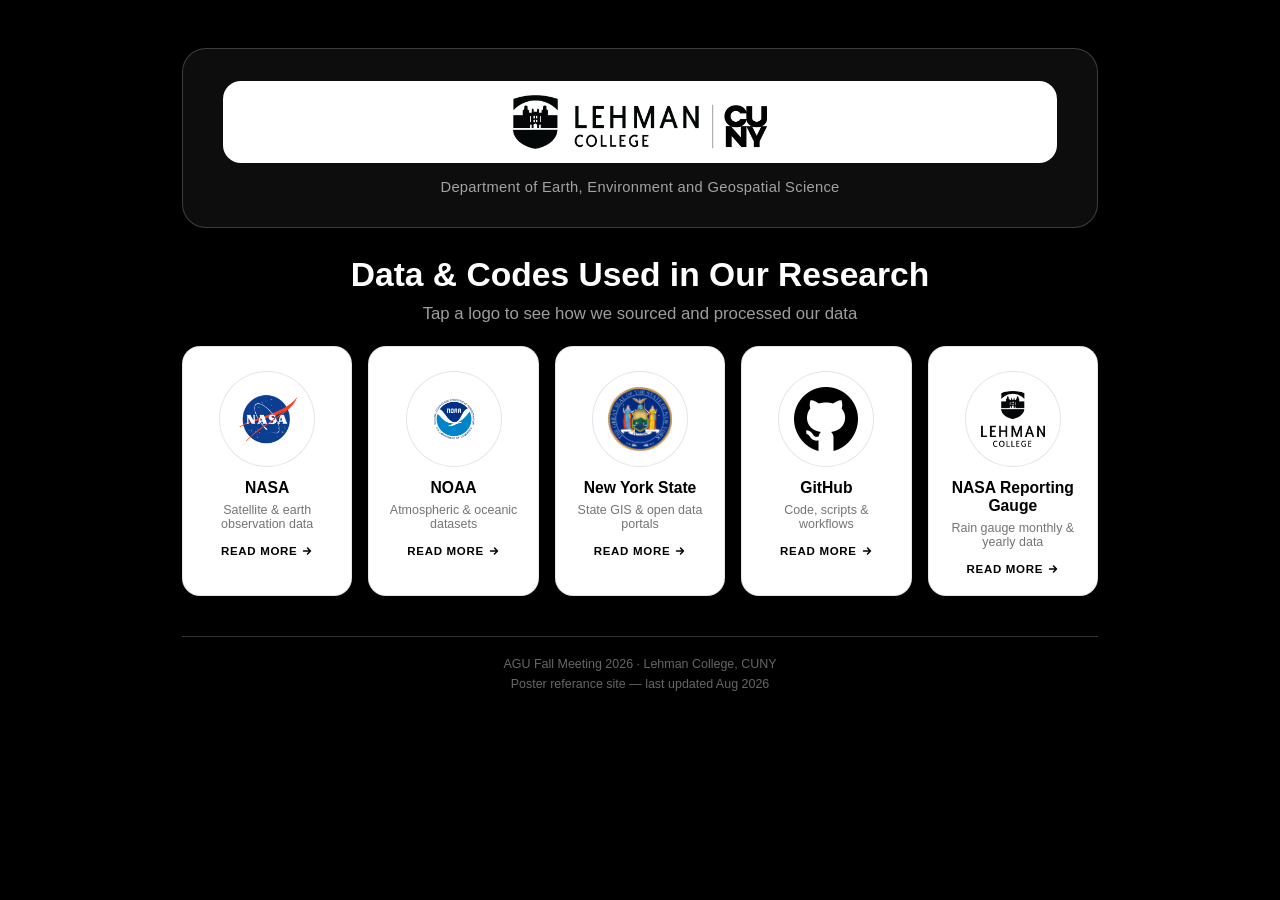
==== index.html @ 1734f857 "NASA_reporting_guage" ====
<!DOCTYPE html>
<html lang="en">
<head>
<meta charset="UTF-8">
<meta name="viewport" content="width=device-width, initial-scale=1, viewport-fit=cover">
<title>Data &amp; Codes Used in Our Research | Lehman College</title>
<meta name="description" content="Sources and data pipelines behind our AGU research poster — NASA, NOAA, New York State, and GitHub.">
<link rel="icon" href="/images/glass.png">
<link rel="stylesheet" href="css/style.css">
</head>
<body>

<div class="wrap">

  <header class="masthead">
    <div class="logo-row">
      <img src="images/Lehman_logo.png" alt="Lehman College, CUNY">
    </div>
    <p class="dept">Department of Earth, Environment and Geospatial Science</p>
  </header>

  <section class="title-band">
    <h1>Data &amp; Codes Used in Our Research</h1>
    <p>Tap a logo to see how we sourced and processed our data</p>
  </section>

  <nav class="logo-grid">

    <a class="logo-card" href="nasa.html">
      <span class="logo-badge"><img src="images/nasa-logo-web-rgb.webp" alt="NASA logo"></span>
      <span class="name">NASA</span>
      <span class="desc">Satellite &amp; earth observation data</span>
      <span class="go">Read more
        <svg viewBox="0 0 24 24" fill="none" stroke="currentColor" stroke-width="3" stroke-linecap="round" stroke-linejoin="round"><path d="M5 12h14M13 6l6 6-6 6"/></svg>
      </span>
    </a>

    <a class="logo-card" href="noaa.html">
      <span class="logo-badge"><img src="images/noaa-emblem-rgb-2022.png" alt="NOAA emblem"></span>
      <span class="name">NOAA</span>
      <span class="desc">Atmospheric &amp; oceanic datasets</span>
      <span class="go">Read more
        <svg viewBox="0 0 24 24" fill="none" stroke="currentColor" stroke-width="3" stroke-linecap="round" stroke-linejoin="round"><path d="M5 12h14M13 6l6 6-6 6"/></svg>
      </span>
    </a>

    <a class="logo-card" href="nys.html">
      <span class="logo-badge"><img src="images/new-york-state-seal.png" alt="Great Seal of the State of New York"></span>
      <span class="name">New York State</span>
      <span class="desc">State GIS &amp; open data portals</span>
      <span class="go">Read more
        <svg viewBox="0 0 24 24" fill="none" stroke="currentColor" stroke-width="3" stroke-linecap="round" stroke-linejoin="round"><path d="M5 12h14M13 6l6 6-6 6"/></svg>
      </span>
    </a>

    <a class="logo-card" href="github.html">
      <span class="logo-badge"><img src="images/github.png" alt="GitHub logo"></span>
      <span class="name">GitHub</span>
      <span class="desc">Code, scripts &amp; workflows</span>
      <span class="go">Read more
        <svg viewBox="0 0 24 24" fill="none" stroke="currentColor" stroke-width="3" stroke-linecap="round" stroke-linejoin="round"><path d="M5 12h14M13 6l6 6-6 6"/></svg>
      </span>
    </a>

    <a class="logo-card" href="nasa-gauge.html">
      <span class="logo-badge"> <img src="/images/LehmanLogo_Black_Vertical.png" alt="Lehman College Logo">
      </span>
      <span class="name">NASA Reporting Gauge</span>
      <span class="desc">Rain gauge monthly &amp; yearly data</span>
      <span class="go">Read more
        <svg viewBox="0 0 24 24" fill="none" stroke="currentColor" stroke-width="3" stroke-linecap="round" stroke-linejoin="round"><path d="M5 12h14M13 6l6 6-6 6"/></svg>
      </span>
    </a>

  </nav>


  <footer class="site-footer">
    AGU Fall Meeting 2026 &middot; Lehman College, CUNY<br>
    Poster referance site &mdash; last updated Aug 2026
  </footer>

</div>

</body>
</html>
---- css/style.css ----
/* ============================================================
   AGU Poster Companion Site — shared styles
   Lehman College / CUNY — Dept. of Earth, Environment & Geospatial Science
   Black & white, minimal.
   ============================================================ */

:root {
  --bg: #000000;
  --fg: #ffffff;
  --dim: rgba(255, 255, 255, 0.62);
  --glass-bg: rgba(255, 255, 255, 0.05);
  --glass-border: rgba(255, 255, 255, 0.2);
  --card-bg: #ffffff;
  --card-fg: #000000;
  --card-dim: rgba(0, 0, 0, 0.55);
  --card-border: rgba(0, 0, 0, 0.1);
  --radius-lg: 24px;
  --radius-md: 18px;
  --radius-sm: 12px;
}

* {
  box-sizing: border-box;
}

html {
  -webkit-text-size-adjust: 100%;
}

body {
  margin: 0;
  font-family: -apple-system, BlinkMacSystemFont, "Segoe UI", Roboto, Helvetica, Arial, sans-serif;
  color: var(--fg);
  background: var(--bg);
  min-height: 100vh;
  -webkit-font-smoothing: antialiased;
}

.wrap {
  max-width: 720px;
  margin: 0 auto;
  padding: 20px 18px 48px;
}

/* ---------- Header / masthead ---------- */

.masthead {
  background: var(--glass-bg);
  border: 1px solid var(--glass-border);
  border-radius: var(--radius-lg);
  padding: 22px 20px;
  text-align: center;
}

.masthead .logo-row {
  display: flex;
  align-items: center;
  justify-content: center;
  gap: 14px;
  background: #ffffff;
  border-radius: var(--radius-md);
  padding: 14px 16px;
}

.masthead .logo-row img {
  height: 42px;
  width: auto;
  display: block;
}

.dept {
  font-size: 0.92rem;
  letter-spacing: 0.02em;
  color: var(--dim);
  margin: 16px 0 0;
}

/* ---------- Title band ---------- */

.title-band {
  margin: 26px 0 22px;
  text-align: center;
}

.title-band h1 {
  font-size: 1.6rem;
  line-height: 1.25;
  margin: 0 0 8px;
  font-weight: 800;
  color: var(--fg);
}

.title-band p {
  margin: 0;
  color: var(--dim);
  font-size: 0.95rem;
}

/* ---------- Logo grid ---------- */

.logo-grid {
  display: flex;
  flex-wrap: wrap;
  justify-content: center;
  gap: 16px;
  margin-top: 22px;
}

.logo-card {
  position: relative;
  display: flex;
  flex-direction: column;
  align-items: center;
  gap: 12px;
  flex: 1 1 calc(50% - 16px);
  min-width: 130px;
  max-width: 220px;
  padding: 24px 16px 20px;
  background: var(--card-bg);
  border-radius: var(--radius-md);
  text-decoration: none;
  color: var(--card-fg);
  border: 1px solid var(--card-border);
  transition: transform 0.2s ease, box-shadow 0.2s ease;
  -webkit-tap-highlight-color: transparent;
}

.logo-card:active {
  transform: scale(0.97);
}

@media (hover: hover) {
  .logo-card:hover {
    transform: translateY(-4px);
    box-shadow: 0 14px 28px rgba(255, 255, 255, 0.12);
  }
}

.logo-badge {
  width: 84px;
  height: 84px;
  border-radius: 50%;
  background: #ffffff;
  display: flex;
  align-items: center;
  justify-content: center;
  border: 1px solid var(--card-border);
  overflow: hidden;
}

.logo-badge img {
  width: 68%;
  height: 68%;
  object-fit: contain;
}

.logo-badge svg {
  width: 44%;
  height: 44%;
  color: #000000;
}

.logo-card .name {
  font-weight: 700;
  font-size: 0.98rem;
  text-align: center;
}

.logo-card .desc {
  font-size: 0.78rem;
  color: var(--card-dim);
  text-align: center;
  margin: -6px 0 2px;
}

.logo-card .go {
  font-size: 0.72rem;
  font-weight: 700;
  letter-spacing: 0.06em;
  text-transform: uppercase;
  color: #000000;
  display: inline-flex;
  align-items: center;
  gap: 4px;
}

.logo-card .go svg {
  width: 12px;
  height: 12px;
  transition: transform 0.2s ease;
}

.logo-card:hover .go svg {
  transform: translateX(3px);
}

/* ---------- Hint / footer ---------- */

.hint {
  text-align: center;
  margin-top: 26px;
  color: var(--dim);
  font-size: 0.85rem;
  font-style: italic;
}

.site-footer {
  text-align: center;
  margin-top: 40px;
  padding-top: 18px;
  border-top: 1px solid var(--glass-border);
  color: rgba(255, 255, 255, 0.4);
  font-size: 0.78rem;
  line-height: 1.6;
}

/* ---------- Desktop optimization ---------- */

@media (min-width: 640px) {
  .wrap {
    max-width: 840px;
    padding: 48px 32px 64px;
  }

  .masthead {
    padding: 32px 40px;
  }

  .masthead .logo-row img {
    height: 54px;
  }

  .title-band h1 {
    font-size: 2.1rem;
  }

  .title-band p {
    font-size: 1.05rem;
  }

  .logo-card {
    flex-basis: calc(33.333% - 16px);
  }

  .logo-badge {
    width: 96px;
    height: 96px;
  }
}

@media (min-width: 900px) {
  .wrap {
    max-width: 980px;
  }

  .logo-card {
    flex-basis: calc(20% - 16px);
  }
}

/* ---------- Stub / blog placeholder pages ---------- */

.stub-card {
  background: var(--glass-bg);
  border: 1px solid var(--glass-border);
  border-radius: var(--radius-lg);
  padding: 40px 24px;
  text-align: center;
  margin-top: 24px;
}

.stub-badge {
  width: 110px;
  height: 110px;
  margin: 0 auto 20px;
  border-radius: 50%;
  background: #ffffff;
  display: flex;
  align-items: center;
  justify-content: center;
  border: 1px solid var(--card-border);
}

.stub-badge img {
  width: 68%;
  height: 68%;
  object-fit: contain;
}

.stub-badge svg {
  width: 44%;
  height: 44%;
  color: #000000;
}

.stub-card h1 {
  font-size: 1.5rem;
  margin: 0 0 10px;
}

.stub-card p {
  color: var(--dim);
  font-size: 0.95rem;
  line-height: 1.6;
  max-width: 480px;
  margin: 0 auto;
}

.back-link {
  display: inline-flex;
  align-items: center;
  gap: 6px;
  margin-top: 24px;
  color: var(--fg);
  text-decoration: none;
  font-weight: 600;
  font-size: 0.9rem;
}

.back-link svg {
  width: 14px;
  height: 14px;
  transform: rotate(180deg);
}

/* ---------- Link list (NASA Reporting Gauge page) ---------- */

.link-list {
  display: flex;
  flex-direction: column;
  gap: 12px;
  max-width: 480px;
  margin: 26px auto 0;
  text-align: left;
}

.link-item {
  display: flex;
  flex-direction: column;
  gap: 4px;
  padding: 16px 18px;
  background: #ffffff;
  color: #000000;
  border-radius: var(--radius-sm);
  text-decoration: none;
  border: 1px solid var(--card-border);
  transition: transform 0.2s ease;
}

.link-item:active {
  transform: scale(0.98);
}

@media (hover: hover) {
  .link-item:hover {
    transform: translateY(-2px);
    box-shadow: 0 10px 22px rgba(255, 255, 255, 0.1);
  }
}

.link-item .link-title {
  font-weight: 700;
  font-size: 0.95rem;
}

.link-item .link-url {
  font-size: 0.78rem;
  color: rgba(0, 0, 0, 0.55);
  word-break: break-word;
}
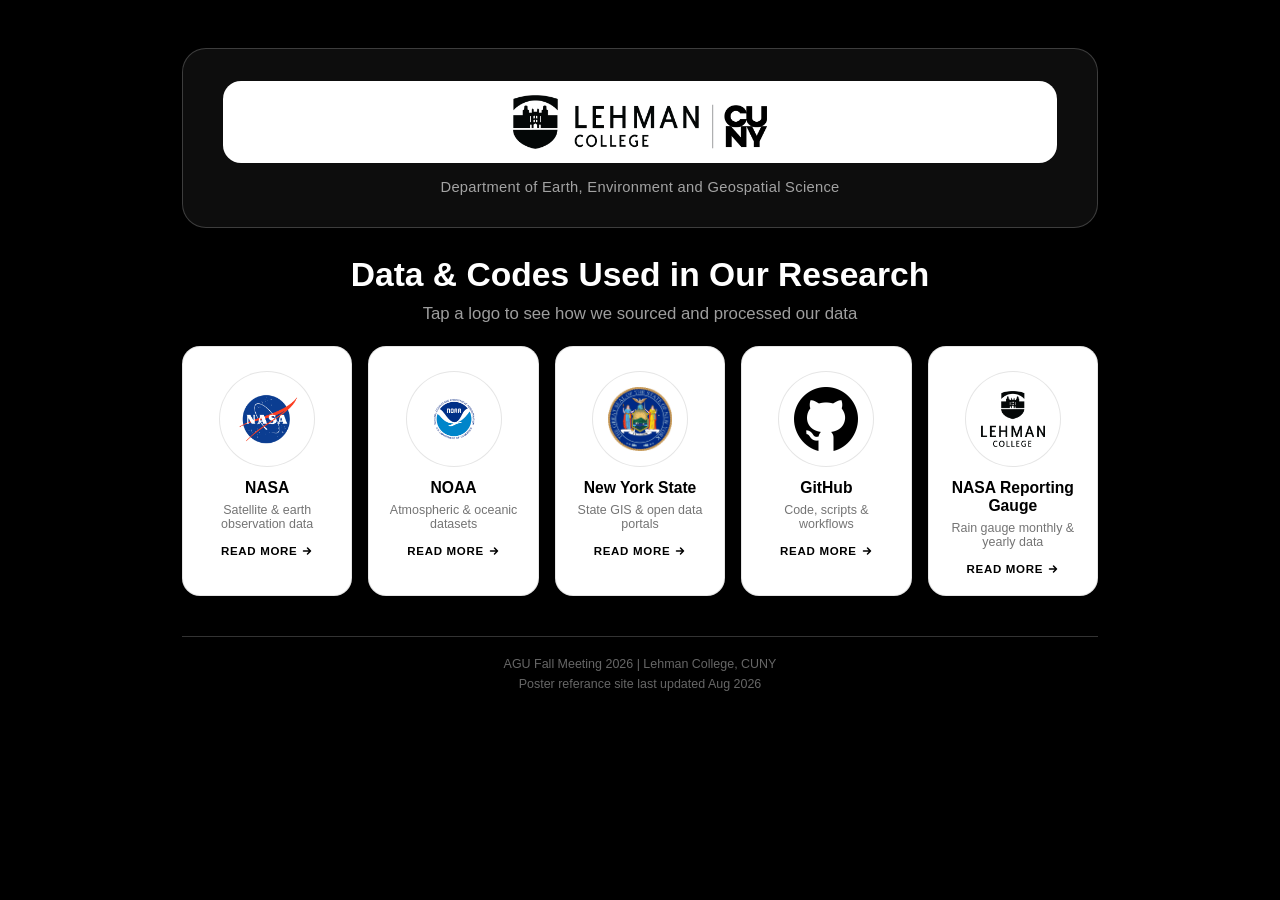
==== commit c09b0c89: "blank" ====
--- a/index.html
+++ b/index.html
@@ -35,7 +35,7 @@
       </span>
     </a>
 
-    <a class="logo-card" href="noaa.html">
+    <a class="logo-card" href="https://imtiazmahmud.com/blog/posts/aws-cli-noaa-mrms-rain-lab-python.html">
       <span class="logo-badge"><img src="images/noaa-emblem-rgb-2022.png" alt="NOAA emblem"></span>
       <span class="name">NOAA</span>
       <span class="desc">Atmospheric &amp; oceanic datasets</span>
@@ -53,7 +53,7 @@
       </span>
     </a>
 
-    <a class="logo-card" href="github.html">
+    <a class="logo-card" href="https://github.com/imtiaz-bronx/GPM_Codes">
       <span class="logo-badge"><img src="images/github.png" alt="GitHub logo"></span>
       <span class="name">GitHub</span>
       <span class="desc">Code, scripts &amp; workflows</span>
@@ -76,8 +76,8 @@
 
 
   <footer class="site-footer">
-    AGU Fall Meeting 2026 &middot; Lehman College, CUNY<br>
-    Poster referance site &mdash; last updated Aug 2026
+    AGU Fall Meeting 2026 | Lehman College, CUNY<br>
+    Poster referance site last updated Aug 2026
   </footer>
 
 </div>
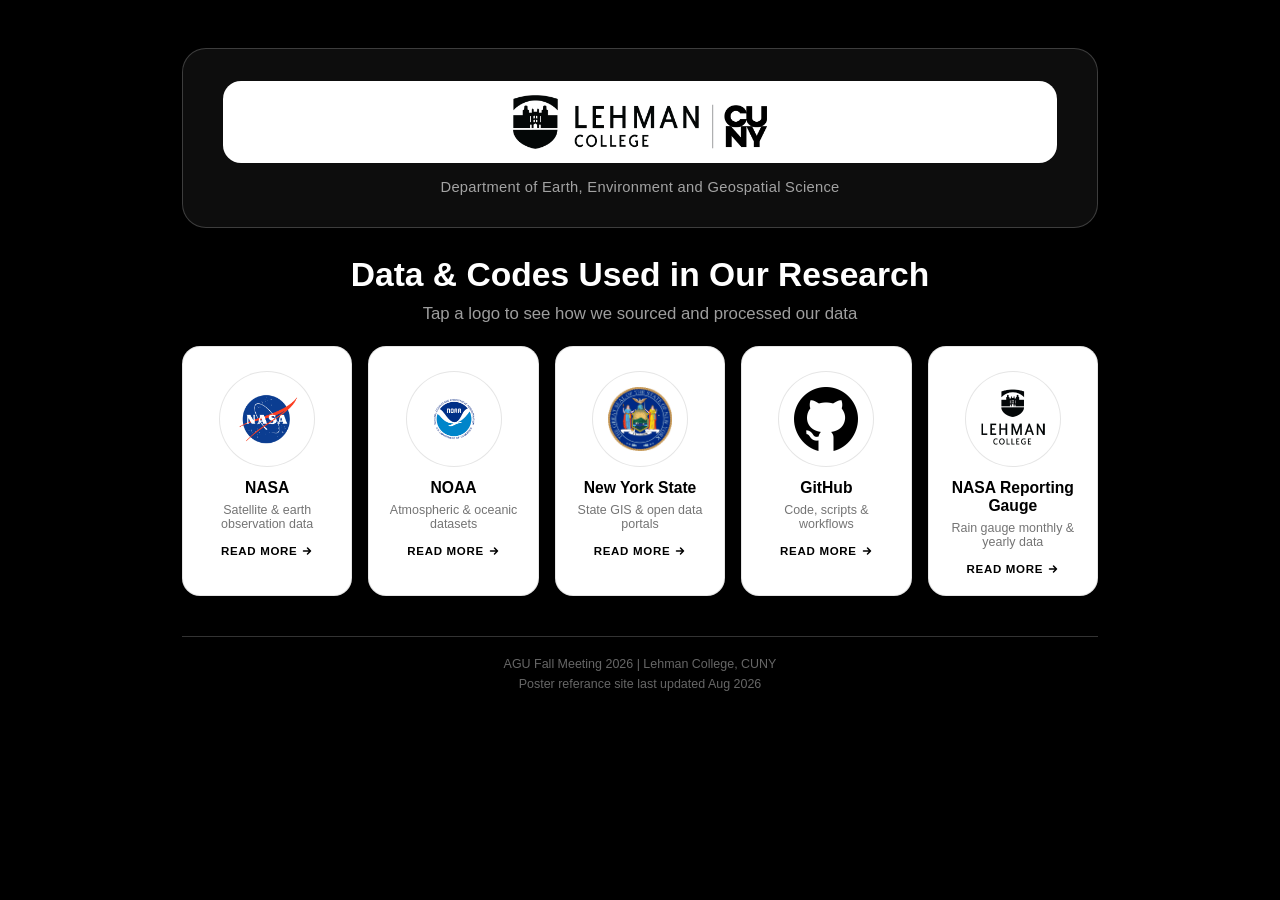
==== commit 719f46aa: "Lehman LOGO" ====
--- a/index.html
+++ b/index.html
@@ -63,8 +63,7 @@
     </a>
 
     <a class="logo-card" href="nasa-gauge.html">
-      <span class="logo-badge"> <img src="/images/LehmanLogo_Black_Vertical.png" alt="Lehman College Logo">
-      </span>
+      <span class="logo-badge"> <img src="/images/LEHMAN_2.jpg" alt="Lehman College Logo"></span>
       <span class="name">NASA Reporting Gauge</span>
       <span class="desc">Rain gauge monthly &amp; yearly data</span>
       <span class="go">Read more
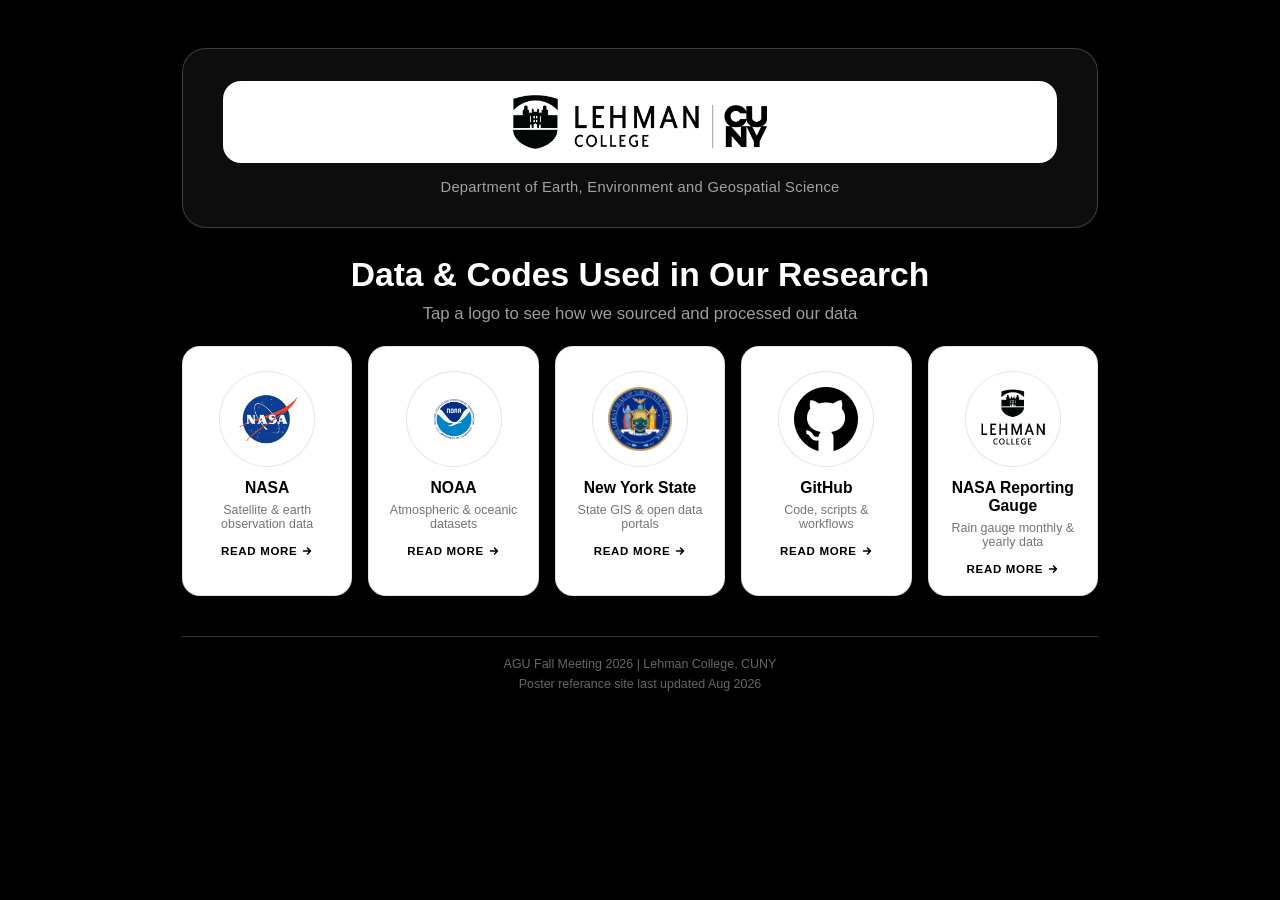
==== commit 1f920e87: "Lehman logo 2" ====
--- a/index.html
+++ b/index.html
@@ -63,7 +63,7 @@
     </a>
 
     <a class="logo-card" href="nasa-gauge.html">
-      <span class="logo-badge"> <img src="/images/LEHMAN_2.jpg" alt="Lehman College Logo"></span>
+      <span class="logo-badge"> <img src="/images/lehman_png.png" alt="Lehman College Logo"></span>
       <span class="name">NASA Reporting Gauge</span>
       <span class="desc">Rain gauge monthly &amp; yearly data</span>
       <span class="go">Read more
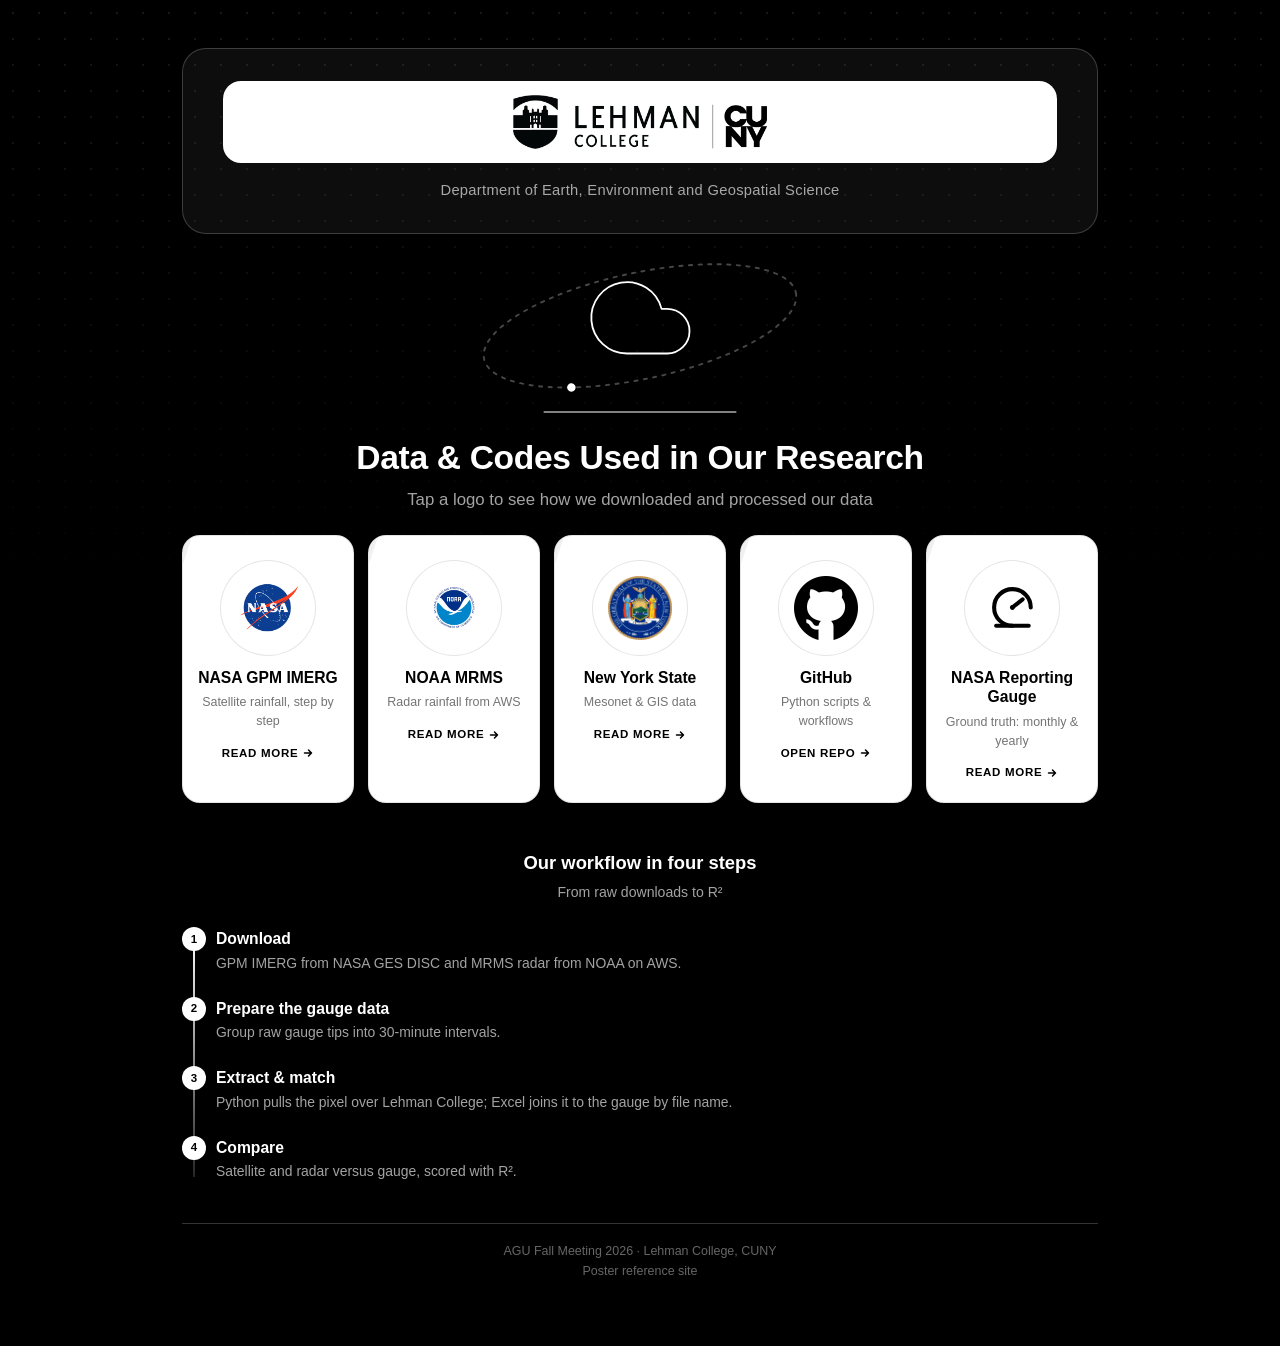
==== commit 23d6bb89: "nov1" ====
--- a/index.html
+++ b/index.html
@@ -3,69 +3,108 @@
 <head>
 <meta charset="UTF-8">
 <meta name="viewport" content="width=device-width, initial-scale=1, viewport-fit=cover">
+<meta name="theme-color" content="#000000">
 <title>Data &amp; Codes Used in Our Research | Lehman College</title>
-<meta name="description" content="Sources and data pipelines behind our AGU research poster — NASA, NOAA, New York State, and GitHub.">
-<link rel="icon" href="/images/glass.png">
+<meta name="description" content="How we downloaded and processed the data behind our AGU poster: NASA GPM IMERG, NOAA MRMS, NASA rain gauges, New York State data, and our code on GitHub.">
+<link rel="icon" href="images/glass.png">
 <link rel="stylesheet" href="css/style.css">
+<script>document.documentElement.classList.add('js');</script>
 </head>
 <body>
 
+<!-- half-second splash -->
+<div id="loader" aria-hidden="true">
+  <svg viewBox="0 0 100 100">
+    <path class="drop" pathLength="120" d="M50 12C50 12 28 40 28 56a22 22 0 0 0 44 0C72 40 50 12 50 12z"/>
+    <ellipse class="ripple" cx="50" cy="86" rx="30" ry="8"/>
+  </svg>
+</div>
+
 <div class="wrap">
 
-  <header class="masthead">
+  <header class="masthead reveal">
     <div class="logo-row">
       <img src="images/Lehman_logo.png" alt="Lehman College, CUNY">
     </div>
     <p class="dept">Department of Earth, Environment and Geospatial Science</p>
   </header>
 
-  <section class="title-band">
+  <div class="hero-art" aria-hidden="true">
+    <svg viewBox="0 0 320 150">
+      <g transform="rotate(-12 160 62)">
+        <ellipse class="stroke orbit" cx="160" cy="62" rx="150" ry="50"/>
+        <circle class="sat" r="4">
+          <animateMotion dur="9s" repeatCount="indefinite" path="M10 62a150 50 0 1 0 300 0a150 50 0 1 0 -300 0"/>
+        </circle>
+      </g>
+      <g transform="translate(110 4) scale(4.2)">
+        <path class="stroke cloud" vector-effect="non-scaling-stroke" d="M18 10h-1.26A8 8 0 1 0 9 20h9a5 5 0 0 0 0-10z"/>
+      </g>
+      <line class="stroke ground" x1="70" y1="143" x2="250" y2="143"/>
+      <g>
+        <line class="rain" style="--d:0"    x1="132" y1="94" x2="129" y2="104"/>
+        <line class="rain" style="--d:0.45" x1="152" y1="94" x2="149" y2="104"/>
+        <line class="rain" style="--d:0.9"  x1="172" y1="94" x2="169" y2="104"/>
+        <line class="rain" style="--d:0.2"  x1="192" y1="94" x2="189" y2="104"/>
+        <line class="rain" style="--d:0.7"  x1="210" y1="94" x2="207" y2="104"/>
+        <ellipse class="splash" style="--d:0"    cx="120" cy="143" rx="9" ry="2.5"/>
+        <ellipse class="splash" style="--d:0.45" cx="140" cy="143" rx="9" ry="2.5"/>
+        <ellipse class="splash" style="--d:0.9"  cx="160" cy="143" rx="9" ry="2.5"/>
+        <ellipse class="splash" style="--d:0.2"  cx="180" cy="143" rx="9" ry="2.5"/>
+        <ellipse class="splash" style="--d:0.7"  cx="198" cy="143" rx="9" ry="2.5"/>
+      </g>
+    </svg>
+  </div>
+
+  <section class="title-band reveal">
     <h1>Data &amp; Codes Used in Our Research</h1>
-    <p>Tap a logo to see how we sourced and processed our data</p>
+    <p>Tap a logo to see how we downloaded and processed our data</p>
   </section>
 
   <nav class="logo-grid">
 
-    <a class="logo-card" href="nasa.html">
+    <a class="logo-card reveal" style="--i:0" href="nasa.html">
       <span class="logo-badge"><img src="images/nasa-logo-web-rgb.webp" alt="NASA logo"></span>
-      <span class="name">NASA</span>
-      <span class="desc">Satellite &amp; earth observation data</span>
+      <span class="name">NASA GPM IMERG</span>
+      <span class="desc">Satellite rainfall, step by step</span>
       <span class="go">Read more
         <svg viewBox="0 0 24 24" fill="none" stroke="currentColor" stroke-width="3" stroke-linecap="round" stroke-linejoin="round"><path d="M5 12h14M13 6l6 6-6 6"/></svg>
       </span>
     </a>
 
-    <a class="logo-card" href="https://imtiazmahmud.com/blog/posts/aws-cli-noaa-mrms-rain-lab-python.html">
+    <a class="logo-card reveal" style="--i:1" href="noaa.html">
       <span class="logo-badge"><img src="images/noaa-emblem-rgb-2022.png" alt="NOAA emblem"></span>
-      <span class="name">NOAA</span>
-      <span class="desc">Atmospheric &amp; oceanic datasets</span>
+      <span class="name">NOAA MRMS</span>
+      <span class="desc">Radar rainfall from AWS</span>
       <span class="go">Read more
         <svg viewBox="0 0 24 24" fill="none" stroke="currentColor" stroke-width="3" stroke-linecap="round" stroke-linejoin="round"><path d="M5 12h14M13 6l6 6-6 6"/></svg>
       </span>
     </a>
 
-    <a class="logo-card" href="nys.html">
+    <a class="logo-card reveal" style="--i:2" href="nys.html">
       <span class="logo-badge"><img src="images/new-york-state-seal.png" alt="Great Seal of the State of New York"></span>
       <span class="name">New York State</span>
-      <span class="desc">State GIS &amp; open data portals</span>
+      <span class="desc">Mesonet &amp; GIS data</span>
       <span class="go">Read more
         <svg viewBox="0 0 24 24" fill="none" stroke="currentColor" stroke-width="3" stroke-linecap="round" stroke-linejoin="round"><path d="M5 12h14M13 6l6 6-6 6"/></svg>
       </span>
     </a>
 
-    <a class="logo-card" href="https://github.com/imtiaz-bronx/GPM_Codes">
+    <a class="logo-card reveal" style="--i:3" href="https://github.com/imtiaz-bronx/GPM_Codes" target="_blank" rel="noopener">
       <span class="logo-badge"><img src="images/github.png" alt="GitHub logo"></span>
       <span class="name">GitHub</span>
-      <span class="desc">Code, scripts &amp; workflows</span>
-      <span class="go">Read more
+      <span class="desc">Python scripts &amp; workflows</span>
+      <span class="go">Open repo
         <svg viewBox="0 0 24 24" fill="none" stroke="currentColor" stroke-width="3" stroke-linecap="round" stroke-linejoin="round"><path d="M5 12h14M13 6l6 6-6 6"/></svg>
       </span>
     </a>
 
-    <a class="logo-card" href="nasa-gauge.html">
-      <span class="logo-badge"> <img src="/images/lehman_png.png" alt="Lehman College Logo"></span>
+    <a class="logo-card reveal" style="--i:4" href="nasa-gauge.html">
+      <span class="logo-badge">
+        <svg viewBox="0 0 24 24" fill="none" stroke="currentColor" stroke-width="2" stroke-linecap="round" stroke-linejoin="round"><path d="M12 21a9 9 0 1 1 9-9"/><g class="gauge-needle"><path d="M12 12l5-4"/></g><circle cx="12" cy="12" r="1.2" fill="currentColor" stroke="none"/><path d="M4 21h16"/></svg>
+      </span>
       <span class="name">NASA Reporting Gauge</span>
-      <span class="desc">Rain gauge monthly &amp; yearly data</span>
+      <span class="desc">Ground truth: monthly &amp; yearly</span>
       <span class="go">Read more
         <svg viewBox="0 0 24 24" fill="none" stroke="currentColor" stroke-width="3" stroke-linecap="round" stroke-linejoin="round"><path d="M5 12h14M13 6l6 6-6 6"/></svg>
       </span>
@@ -73,13 +112,23 @@
 
   </nav>
 
+  <h2 class="section-title reveal">Our workflow in four steps</h2>
+  <p class="section-sub reveal">From raw downloads to R&sup2;</p>
+
+  <ol class="timeline">
+    <li class="reveal" data-n="1"><strong>Download</strong><span>GPM IMERG from NASA GES DISC and MRMS radar from NOAA on AWS.</span></li>
+    <li class="reveal" data-n="2"><strong>Prepare the gauge data</strong><span>Group raw gauge tips into 30-minute intervals.</span></li>
+    <li class="reveal" data-n="3"><strong>Extract &amp; match</strong><span>Python pulls the pixel over Lehman College; Excel joins it to the gauge by file name.</span></li>
+    <li class="reveal" data-n="4"><strong>Compare</strong><span>Satellite and radar versus gauge, scored with R&sup2;.</span></li>
+  </ol>
 
   <footer class="site-footer">
-    AGU Fall Meeting 2026 | Lehman College, CUNY<br>
-    Poster referance site last updated Aug 2026
+    AGU Fall Meeting 2026 &middot; Lehman College, CUNY<br>
+    Poster reference site
   </footer>
 
 </div>
 
+<script src="js/main.js"></script>
 </body>
 </html>
--- a/css/style.css
+++ b/css/style.css
@@ -1,31 +1,28 @@
 /* ============================================================
-   AGU Poster Companion Site — shared styles
+   AGU Poster Companion Site — shared styles (mobile-first)
    Lehman College / CUNY — Dept. of Earth, Environment & Geospatial Science
-   Black & white, minimal.
+   Black & white, minimal, with motion used sparingly.
    ============================================================ */
 
 :root {
-  --bg: #000000;
-  --fg: #ffffff;
-  --dim: rgba(255, 255, 255, 0.62);
+  --bg: #000;
+  --fg: #fff;
+  --dim: rgba(255, 255, 255, 0.64);
+  --faint: rgba(255, 255, 255, 0.4);
   --glass-bg: rgba(255, 255, 255, 0.05);
   --glass-border: rgba(255, 255, 255, 0.2);
-  --card-bg: #ffffff;
-  --card-fg: #000000;
+  --card-bg: #fff;
+  --card-fg: #000;
   --card-dim: rgba(0, 0, 0, 0.55);
   --card-border: rgba(0, 0, 0, 0.1);
   --radius-lg: 24px;
   --radius-md: 18px;
   --radius-sm: 12px;
-}
-
-* {
-  box-sizing: border-box;
-}
-
-html {
-  -webkit-text-size-adjust: 100%;
-}
+  --ease: cubic-bezier(0.22, 1, 0.36, 1);
+}
+
+* { box-sizing: border-box; }
+html { -webkit-text-size-adjust: 100%; scroll-behavior: smooth; }
 
 body {
   margin: 0;
@@ -33,14 +30,83 @@
   color: var(--fg);
   background: var(--bg);
   min-height: 100vh;
+  min-height: 100dvh;
   -webkit-font-smoothing: antialiased;
+  line-height: 1.5;
+}
+
+/* faint dot grid for depth, no color */
+body::before {
+  content: "";
+  position: fixed;
+  inset: 0;
+  z-index: -1;
+  background-image: radial-gradient(rgba(255, 255, 255, 0.09) 1px, transparent 1px);
+  background-size: 26px 26px;
+  mask-image: linear-gradient(180deg, #000 0%, transparent 70%);
+  -webkit-mask-image: linear-gradient(180deg, #000 0%, transparent 70%);
 }
 
 .wrap {
   max-width: 720px;
   margin: 0 auto;
-  padding: 20px 18px 48px;
-}
+  padding: 20px 18px calc(48px + env(safe-area-inset-bottom));
+}
+
+a { color: inherit; }
+
+/* ---------- Loader (index only, ~0.5s) ---------- */
+
+#loader {
+  position: fixed;
+  inset: 0;
+  z-index: 100;
+  background: #000;
+  display: grid;
+  place-items: center;
+  animation: loaderOut 0.3s ease 0.5s forwards;
+}
+
+#loader svg { width: 84px; height: 84px; overflow: visible; }
+
+#loader .drop {
+  fill: none;
+  stroke: #fff;
+  stroke-width: 2.5;
+  stroke-linecap: round;
+  stroke-linejoin: round;
+  stroke-dasharray: 120;
+  stroke-dashoffset: 120;
+  animation: draw 0.45s var(--ease) forwards;
+}
+
+#loader .ripple {
+  fill: none;
+  stroke: #fff;
+  stroke-width: 1.5;
+  opacity: 0;
+  transform-origin: 50px 86px;
+  animation: ripple 0.5s ease-out 0.1s forwards;
+}
+
+@keyframes draw { to { stroke-dashoffset: 0; } }
+@keyframes ripple {
+  0% { opacity: 0.9; transform: scale(0.2); }
+  100% { opacity: 0; transform: scale(1.6); }
+}
+@keyframes loaderOut {
+  to { opacity: 0; visibility: hidden; pointer-events: none; }
+}
+
+/* ---------- Reveal on scroll ---------- */
+
+.js .reveal {
+  opacity: 0;
+  transform: translateY(18px);
+  transition: opacity 0.6s var(--ease), transform 0.6s var(--ease);
+  transition-delay: calc(var(--i, 0) * 70ms);
+}
+.js .reveal.in { opacity: 1; transform: none; }
 
 /* ---------- Header / masthead ---------- */
 
@@ -56,17 +122,12 @@
   display: flex;
   align-items: center;
   justify-content: center;
-  gap: 14px;
-  background: #ffffff;
+  background: #fff;
   border-radius: var(--radius-md);
   padding: 14px 16px;
 }
 
-.masthead .logo-row img {
-  height: 42px;
-  width: auto;
-  display: block;
-}
+.masthead .logo-row img { height: 42px; width: auto; display: block; }
 
 .dept {
   font-size: 0.92rem;
@@ -75,26 +136,52 @@
   margin: 16px 0 0;
 }
 
+/* ---------- Hero animation ---------- */
+
+.hero-art { margin: 26px auto 0; max-width: 340px; }
+.hero-art svg { width: 100%; height: auto; display: block; overflow: visible; }
+
+.hero-art .stroke { fill: none; stroke: #fff; stroke-width: 1.8; stroke-linecap: round; stroke-linejoin: round; }
+.hero-art .cloud { stroke-dasharray: 400; stroke-dashoffset: 400; animation: draw2 1.4s var(--ease) 0.6s forwards; }
+.hero-art .orbit { stroke: rgba(255, 255, 255, 0.28); stroke-dasharray: 3 6; }
+.hero-art .sat { fill: #fff; }
+.hero-art .rain {
+  stroke: #fff;
+  stroke-width: 2;
+  stroke-linecap: round;
+  opacity: 0;
+  animation: fall 1.5s linear infinite;
+  animation-delay: calc(var(--d) * 1s);
+}
+.hero-art .splash {
+  fill: none;
+  stroke: rgba(255, 255, 255, 0.7);
+  stroke-width: 1.2;
+  transform-box: fill-box;
+  transform-origin: center;
+  opacity: 0;
+  animation: splash 1.5s ease-out infinite;
+  animation-delay: calc(var(--d) * 1s + 0.9s);
+}
+.hero-art .ground { stroke: rgba(255, 255, 255, 0.5); }
+
+@keyframes draw2 { to { stroke-dashoffset: 0; } }
+@keyframes fall {
+  0% { opacity: 0; transform: translateY(-8px); }
+  15% { opacity: 1; }
+  60% { opacity: 1; }
+  70%, 100% { opacity: 0; transform: translateY(46px); }
+}
+@keyframes splash {
+  0% { opacity: 0.9; transform: scale(0.2); }
+  40%, 100% { opacity: 0; transform: scale(1.6); }
+}
+
 /* ---------- Title band ---------- */
 
-.title-band {
-  margin: 26px 0 22px;
-  text-align: center;
-}
-
-.title-band h1 {
-  font-size: 1.6rem;
-  line-height: 1.25;
-  margin: 0 0 8px;
-  font-weight: 800;
-  color: var(--fg);
-}
-
-.title-band p {
-  margin: 0;
-  color: var(--dim);
-  font-size: 0.95rem;
-}
+.title-band { margin: 18px 0 22px; text-align: center; }
+.title-band h1 { font-size: 1.6rem; line-height: 1.25; margin: 0 0 8px; font-weight: 800; letter-spacing: -0.01em; }
+.title-band p { margin: 0; color: var(--dim); font-size: 0.95rem; }
 
 /* ---------- Logo grid ---------- */
 
@@ -102,7 +189,7 @@
   display: flex;
   flex-wrap: wrap;
   justify-content: center;
-  gap: 16px;
+  gap: 14px;
   margin-top: 22px;
 }
 
@@ -112,259 +199,298 @@
   flex-direction: column;
   align-items: center;
   gap: 12px;
-  flex: 1 1 calc(50% - 16px);
+  flex: 1 1 calc(50% - 14px);
   min-width: 130px;
   max-width: 220px;
-  padding: 24px 16px 20px;
+  padding: 24px 14px 20px;
   background: var(--card-bg);
   border-radius: var(--radius-md);
   text-decoration: none;
   color: var(--card-fg);
   border: 1px solid var(--card-border);
-  transition: transform 0.2s ease, box-shadow 0.2s ease;
+  transition: transform 0.25s var(--ease), box-shadow 0.25s ease;
   -webkit-tap-highlight-color: transparent;
-}
-
-.logo-card:active {
-  transform: scale(0.97);
-}
+  overflow: hidden;
+}
+
+/* shine sweep on hover/tap */
+.logo-card::after {
+  content: "";
+  position: absolute;
+  top: 0; bottom: 0; left: -60%;
+  width: 40%;
+  background: linear-gradient(100deg, transparent, rgba(0, 0, 0, 0.07), transparent);
+  transform: skewX(-18deg);
+  transition: left 0.6s ease;
+  pointer-events: none;
+}
+.logo-card:active { transform: scale(0.96); }
+.logo-card:active::after { left: 130%; }
 
 @media (hover: hover) {
-  .logo-card:hover {
-    transform: translateY(-4px);
-    box-shadow: 0 14px 28px rgba(255, 255, 255, 0.12);
-  }
+  .logo-card:hover { transform: translateY(-4px); box-shadow: 0 14px 28px rgba(255, 255, 255, 0.14); }
+  .logo-card:hover::after { left: 130%; }
+  .logo-card:hover .logo-badge { transform: scale(1.06) rotate(-2deg); }
 }
 
 .logo-badge {
   width: 84px;
   height: 84px;
   border-radius: 50%;
-  background: #ffffff;
+  background: #fff;
   display: flex;
   align-items: center;
   justify-content: center;
   border: 1px solid var(--card-border);
   overflow: hidden;
-}
-
-.logo-badge img {
-  width: 68%;
-  height: 68%;
-  object-fit: contain;
-}
-
-.logo-badge svg {
-  width: 44%;
-  height: 44%;
-  color: #000000;
-}
-
-.logo-card .name {
-  font-weight: 700;
-  font-size: 0.98rem;
-  text-align: center;
-}
-
-.logo-card .desc {
-  font-size: 0.78rem;
-  color: var(--card-dim);
-  text-align: center;
-  margin: -6px 0 2px;
-}
+  transition: transform 0.35s var(--ease);
+}
+.logo-badge img { width: 68%; height: 68%; object-fit: contain; }
+.logo-badge svg { width: 52%; height: 52%; color: #000; overflow: visible; }
+
+.logo-card .name { font-weight: 700; font-size: 0.98rem; text-align: center; line-height: 1.25; }
+.logo-card .desc { font-size: 0.78rem; color: var(--card-dim); text-align: center; margin: -6px 0 2px; }
 
 .logo-card .go {
   font-size: 0.72rem;
   font-weight: 700;
   letter-spacing: 0.06em;
   text-transform: uppercase;
-  color: #000000;
+  color: #000;
   display: inline-flex;
   align-items: center;
   gap: 4px;
 }
-
-.logo-card .go svg {
-  width: 12px;
-  height: 12px;
-  transition: transform 0.2s ease;
-}
-
-.logo-card:hover .go svg {
-  transform: translateX(3px);
-}
+.logo-card .go svg { width: 12px; height: 12px; transition: transform 0.2s ease; }
+.logo-card:hover .go svg { transform: translateX(3px); }
+
+/* animated gauge needle */
+.gauge-needle { transform-origin: 12px 12px; animation: sweep 3.2s ease-in-out infinite; }
+@keyframes sweep {
+  0%, 100% { transform: rotate(-30deg); }
+  50% { transform: rotate(40deg); }
+}
+
+/* ---------- Workflow timeline (home) ---------- */
+
+.section-title {
+  text-align: center;
+  font-size: 1.15rem;
+  font-weight: 800;
+  margin: 46px 0 6px;
+}
+.section-sub { text-align: center; color: var(--dim); font-size: 0.88rem; margin: 0 0 24px; }
+
+.timeline { position: relative; margin: 0; padding: 0 0 0 34px; list-style: none; }
+.timeline::before {
+  content: "";
+  position: absolute;
+  left: 11px; top: 6px; bottom: 6px;
+  width: 2px;
+  background: linear-gradient(180deg, #fff, rgba(255, 255, 255, 0.15));
+}
+.timeline li { position: relative; padding: 0 0 22px; }
+.timeline li:last-child { padding-bottom: 0; }
+.timeline li::before {
+  content: attr(data-n);
+  position: absolute;
+  left: -34px; top: 0;
+  width: 24px; height: 24px;
+  border-radius: 50%;
+  background: #fff;
+  color: #000;
+  font-size: 0.72rem;
+  font-weight: 800;
+  display: grid;
+  place-items: center;
+}
+.timeline strong { display: block; font-size: 0.98rem; }
+.timeline span { color: var(--dim); font-size: 0.87rem; }
 
 /* ---------- Hint / footer ---------- */
 
-.hint {
-  text-align: center;
-  margin-top: 26px;
-  color: var(--dim);
-  font-size: 0.85rem;
-  font-style: italic;
-}
-
+.hint { text-align: center; margin-top: 26px; color: var(--dim); font-size: 0.85rem; font-style: italic; }
 .site-footer {
   text-align: center;
   margin-top: 40px;
   padding-top: 18px;
   border-top: 1px solid var(--glass-border);
-  color: rgba(255, 255, 255, 0.4);
+  color: var(--faint);
   font-size: 0.78rem;
   line-height: 1.6;
 }
 
-/* ---------- Desktop optimization ---------- */
-
-@media (min-width: 640px) {
-  .wrap {
-    max-width: 840px;
-    padding: 48px 32px 64px;
-  }
-
-  .masthead {
-    padding: 32px 40px;
-  }
-
-  .masthead .logo-row img {
-    height: 54px;
-  }
-
-  .title-band h1 {
-    font-size: 2.1rem;
-  }
-
-  .title-band p {
-    font-size: 1.05rem;
-  }
-
-  .logo-card {
-    flex-basis: calc(33.333% - 16px);
-  }
-
-  .logo-badge {
-    width: 96px;
-    height: 96px;
-  }
-}
-
-@media (min-width: 900px) {
-  .wrap {
-    max-width: 980px;
-  }
-
-  .logo-card {
-    flex-basis: calc(20% - 16px);
-  }
-}
-
-/* ---------- Stub / blog placeholder pages ---------- */
-
-.stub-card {
+/* ============================================================
+   Guide / blog pages
+   ============================================================ */
+
+.topbar {
+  position: sticky;
+  top: 0;
+  z-index: 20;
+  display: flex;
+  align-items: center;
+  justify-content: space-between;
+  gap: 12px;
+  padding: 10px 14px;
+  padding-top: calc(10px + env(safe-area-inset-top));
+  background: rgba(0, 0, 0, 0.82);
+  -webkit-backdrop-filter: blur(10px);
+  backdrop-filter: blur(10px);
+  border-bottom: 1px solid var(--glass-border);
+}
+.topbar .back {
+  display: inline-flex;
+  align-items: center;
+  gap: 6px;
+  text-decoration: none;
+  font-weight: 700;
+  font-size: 0.88rem;
+  padding: 8px 12px;
+  border: 1px solid var(--glass-border);
+  border-radius: 999px;
+}
+.topbar .back svg { width: 14px; height: 14px; transform: rotate(180deg); }
+.topbar img { height: 24px; background: #fff; border-radius: 6px; padding: 3px 6px; }
+.progress { position: absolute; left: 0; bottom: -1px; height: 2px; width: 100%; background: #fff; transform: scaleX(0); transform-origin: 0 0; }
+
+.guide-hero { text-align: center; padding: 30px 0 8px; }
+.guide-hero .stub-badge { margin: 0 auto 18px; }
+.guide-hero h1 { font-size: 1.7rem; line-height: 1.2; margin: 0 0 10px; letter-spacing: -0.01em; }
+.guide-hero p { color: var(--dim); margin: 0 auto; max-width: 520px; font-size: 0.97rem; }
+
+.stub-badge {
+  width: 104px; height: 104px;
+  border-radius: 50%;
+  background: #fff;
+  display: flex; align-items: center; justify-content: center;
+  border: 1px solid var(--card-border);
+  animation: floaty 5s ease-in-out infinite;
+}
+.stub-badge img { width: 68%; height: 68%; object-fit: contain; }
+.stub-badge svg { width: 52%; height: 52%; color: #000; overflow: visible; }
+@keyframes floaty { 0%, 100% { transform: translateY(0); } 50% { transform: translateY(-6px); } }
+
+.chips { display: flex; flex-wrap: wrap; justify-content: center; gap: 8px; margin-top: 18px; }
+.chip {
+  font-size: 0.74rem; font-weight: 700; letter-spacing: 0.04em;
+  padding: 6px 12px; border-radius: 999px;
+  border: 1px solid var(--glass-border); color: var(--dim);
+}
+
+.step {
   background: var(--glass-bg);
   border: 1px solid var(--glass-border);
-  border-radius: var(--radius-lg);
-  padding: 40px 24px;
-  text-align: center;
-  margin-top: 24px;
-}
-
-.stub-badge {
-  width: 110px;
-  height: 110px;
-  margin: 0 auto 20px;
-  border-radius: 50%;
-  background: #ffffff;
-  display: flex;
-  align-items: center;
-  justify-content: center;
-  border: 1px solid var(--card-border);
-}
-
-.stub-badge img {
-  width: 68%;
-  height: 68%;
-  object-fit: contain;
-}
-
-.stub-badge svg {
-  width: 44%;
-  height: 44%;
-  color: #000000;
-}
-
-.stub-card h1 {
-  font-size: 1.5rem;
-  margin: 0 0 10px;
-}
-
-.stub-card p {
-  color: var(--dim);
-  font-size: 0.95rem;
-  line-height: 1.6;
-  max-width: 480px;
-  margin: 0 auto;
-}
-
-.back-link {
-  display: inline-flex;
-  align-items: center;
-  gap: 6px;
-  margin-top: 24px;
-  color: var(--fg);
-  text-decoration: none;
-  font-weight: 600;
-  font-size: 0.9rem;
-}
-
-.back-link svg {
-  width: 14px;
-  height: 14px;
-  transform: rotate(180deg);
-}
-
-/* ---------- Link list (NASA Reporting Gauge page) ---------- */
-
-.link-list {
-  display: flex;
-  flex-direction: column;
-  gap: 12px;
-  max-width: 480px;
-  margin: 26px auto 0;
-  text-align: left;
-}
-
-.link-item {
-  display: flex;
-  flex-direction: column;
-  gap: 4px;
-  padding: 16px 18px;
-  background: #ffffff;
-  color: #000000;
+  border-radius: var(--radius-md);
+  padding: 20px 18px;
+  margin-top: 16px;
+}
+.step h2 { display: flex; align-items: center; gap: 10px; font-size: 1.08rem; margin: 0 0 10px; line-height: 1.3; }
+.step h2 .n {
+  flex: none;
+  width: 28px; height: 28px; border-radius: 50%;
+  background: #fff; color: #000;
+  font-size: 0.8rem; font-weight: 800;
+  display: grid; place-items: center;
+}
+.step p { margin: 0 0 10px; color: rgba(255, 255, 255, 0.85); font-size: 0.93rem; }
+.step p:last-child { margin-bottom: 0; }
+.step ul, .step ol { margin: 0 0 10px; padding-left: 20px; color: rgba(255, 255, 255, 0.85); font-size: 0.93rem; }
+.step li { margin-bottom: 4px; }
+.step a { color: #fff; text-decoration-thickness: 1px; text-underline-offset: 3px; }
+.step code { font-family: ui-monospace, SFMono-Regular, Menlo, Consolas, monospace; font-size: 0.85em; background: rgba(255, 255, 255, 0.12); padding: 1px 6px; border-radius: 6px; word-break: break-word; }
+
+.codebox { position: relative; margin: 10px 0; }
+.codebox pre {
+  margin: 0;
+  padding: 14px 14px;
+  padding-right: 64px;
+  background: #fff;
+  color: #000;
   border-radius: var(--radius-sm);
-  text-decoration: none;
-  border: 1px solid var(--card-border);
-  transition: transform 0.2s ease;
-}
-
-.link-item:active {
-  transform: scale(0.98);
-}
-
-@media (hover: hover) {
-  .link-item:hover {
-    transform: translateY(-2px);
-    box-shadow: 0 10px 22px rgba(255, 255, 255, 0.1);
-  }
-}
-
-.link-item .link-title {
-  font-weight: 700;
-  font-size: 0.95rem;
-}
-
-.link-item .link-url {
+  overflow-x: auto;
+  font-family: ui-monospace, SFMono-Regular, Menlo, Consolas, monospace;
   font-size: 0.78rem;
-  color: rgba(0, 0, 0, 0.55);
-  word-break: break-word;
-}
+  line-height: 1.55;
+  -webkit-overflow-scrolling: touch;
+}
+.codebox .label {
+  position: absolute; top: -9px; left: 12px;
+  background: #000; color: var(--dim);
+  font-size: 0.64rem; letter-spacing: 0.08em; text-transform: uppercase; font-weight: 700;
+  padding: 1px 8px; border: 1px solid var(--glass-border); border-radius: 999px;
+}
+.copy {
+  position: absolute; top: 8px; right: 8px;
+  font: 700 0.68rem/1 inherit;
+  padding: 7px 10px;
+  border: 1px solid rgba(0, 0, 0, 0.25);
+  background: #fff; color: #000;
+  border-radius: 8px;
+  cursor: pointer;
+}
+.copy.done { background: #000; color: #fff; }
+
+.note {
+  margin-top: 12px;
+  padding: 12px 14px;
+  border-left: 3px solid #fff;
+  background: rgba(255, 255, 255, 0.07);
+  border-radius: 0 var(--radius-sm) var(--radius-sm) 0;
+  font-size: 0.87rem;
+  color: rgba(255, 255, 255, 0.85);
+}
+.note strong { color: #fff; }
+
+.btn {
+  display: flex; align-items: center; justify-content: space-between; gap: 10px;
+  margin-top: 12px;
+  padding: 15px 18px;
+  background: #fff; color: #000;
+  border-radius: var(--radius-sm);
+  text-decoration: none !important;
+  font-weight: 700; font-size: 0.93rem;
+  transition: transform 0.2s var(--ease);
+}
+.step a.btn, .step a.btn:visited { color: #000; text-decoration: none; }
+.btn > span { display: block; min-width: 0; }
+.btn small { display: block; font-weight: 500; font-size: 0.74rem; color: var(--card-dim); word-break: break-word; }
+.btn svg { flex: none; width: 18px; height: 18px; }
+.btn:active { transform: scale(0.98); }
+@media (hover: hover) { .btn:hover { transform: translateY(-2px); } }
+
+.tablewrap { overflow-x: auto; margin: 10px 0; }
+table { width: 100%; border-collapse: collapse; font-size: 0.82rem; }
+th, td { text-align: left; padding: 8px 10px; border-bottom: 1px solid var(--glass-border); vertical-align: top; }
+th { color: var(--faint); font-size: 0.7rem; letter-spacing: 0.06em; text-transform: uppercase; }
+
+.pager { display: flex; justify-content: center; margin-top: 34px; }
+.pager .btn { display: inline-flex; padding: 12px 22px; }
+
+/* ---------- Desktop ---------- */
+
+@media (min-width: 640px) {
+  .wrap { max-width: 840px; padding: 48px 32px 64px; }
+  .masthead { padding: 32px 40px; }
+  .masthead .logo-row img { height: 54px; }
+  .title-band h1 { font-size: 2.1rem; }
+  .title-band p { font-size: 1.05rem; }
+  .logo-card { flex-basis: calc(33.333% - 14px); }
+  .logo-badge { width: 96px; height: 96px; }
+  .guide-hero h1 { font-size: 2.2rem; }
+  .step { padding: 26px 28px; }
+  .codebox pre { font-size: 0.84rem; }
+}
+
+@media (min-width: 900px) {
+  .wrap { max-width: 980px; }
+  .logo-card { flex-basis: calc(20% - 14px); }
+  .guide .wrap { max-width: 760px; }
+}
+
+/* ---------- Reduced motion ---------- */
+
+@media (prefers-reduced-motion: reduce) {
+  *, *::before, *::after { animation-duration: 0.01ms !important; animation-iteration-count: 1 !important; transition-duration: 0.01ms !important; }
+  .js .reveal { opacity: 1; transform: none; }
+}
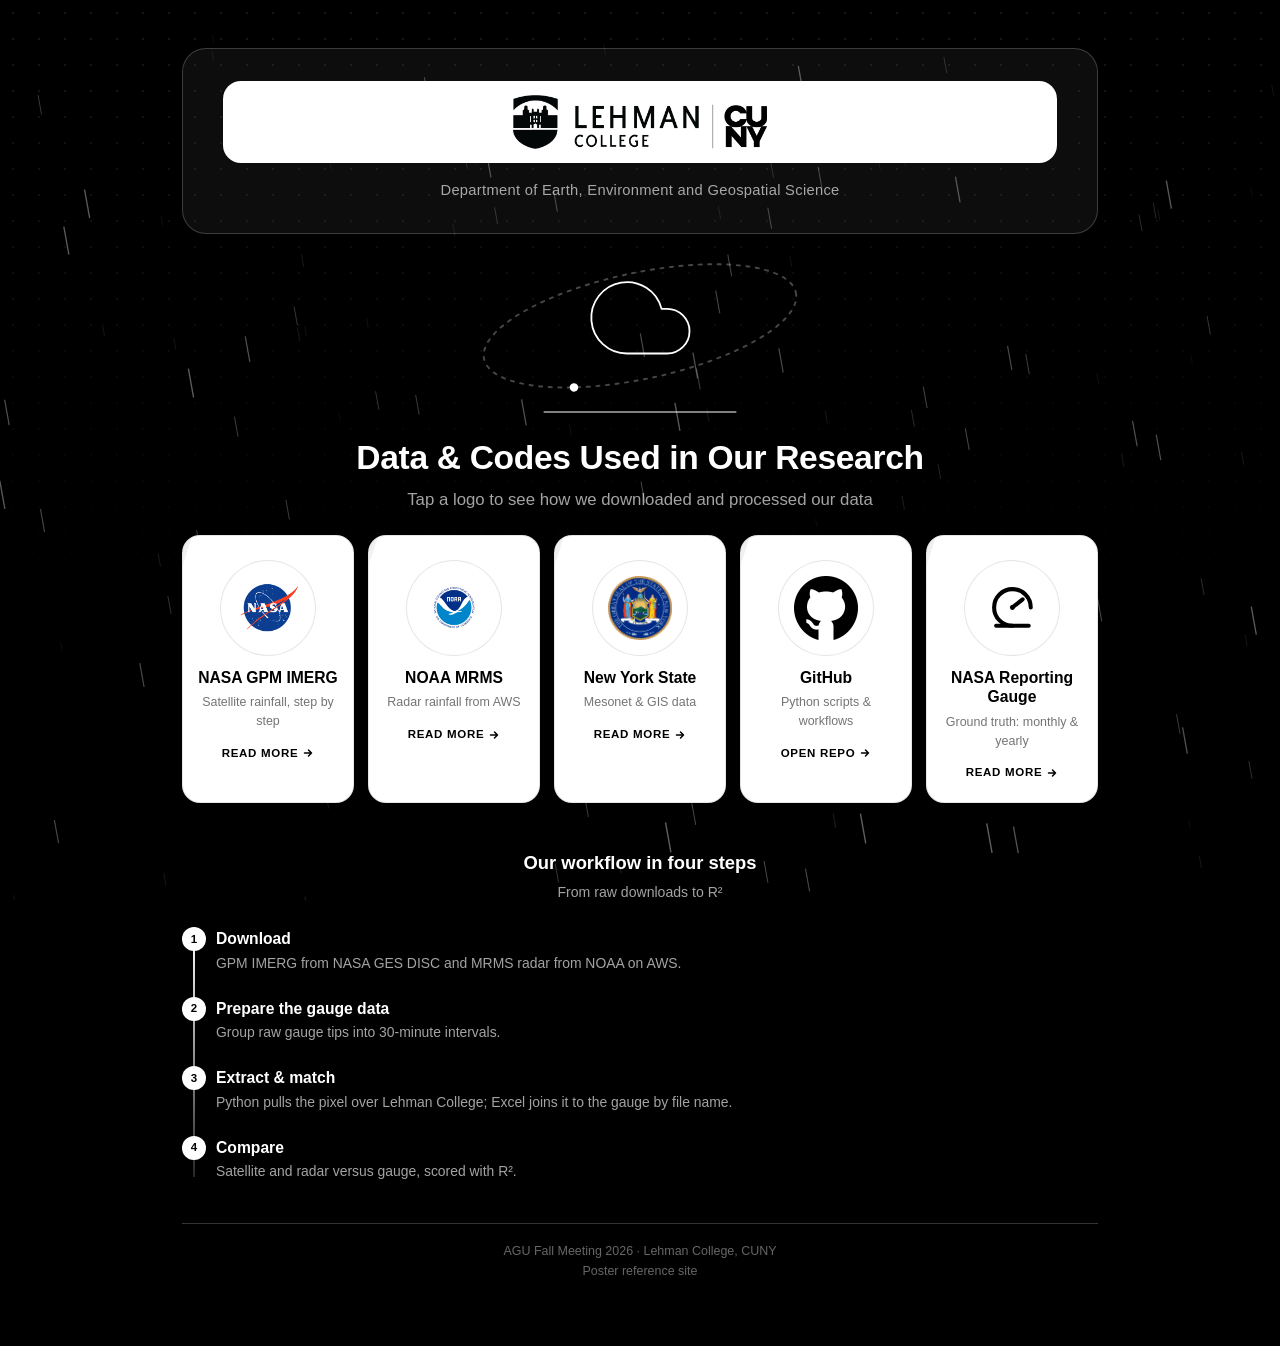
==== commit ddbd9cda: "RainRain" ====
--- a/index.html
+++ b/index.html
@@ -130,5 +130,6 @@
 </div>
 
 <script src="js/main.js"></script>
+<script src="js/rain.js"></script>
 </body>
 </html>
--- a/css/style.css
+++ b/css/style.css
@@ -45,6 +45,15 @@
   background-size: 26px 26px;
   mask-image: linear-gradient(180deg, #000 0%, transparent 70%);
   -webkit-mask-image: linear-gradient(180deg, #000 0%, transparent 70%);
+}
+
+#rain {
+  position: fixed;
+  inset: 0;
+  width: 100%;
+  height: 100%;
+  z-index: -1;
+  pointer-events: none;
 }
 
 .wrap {
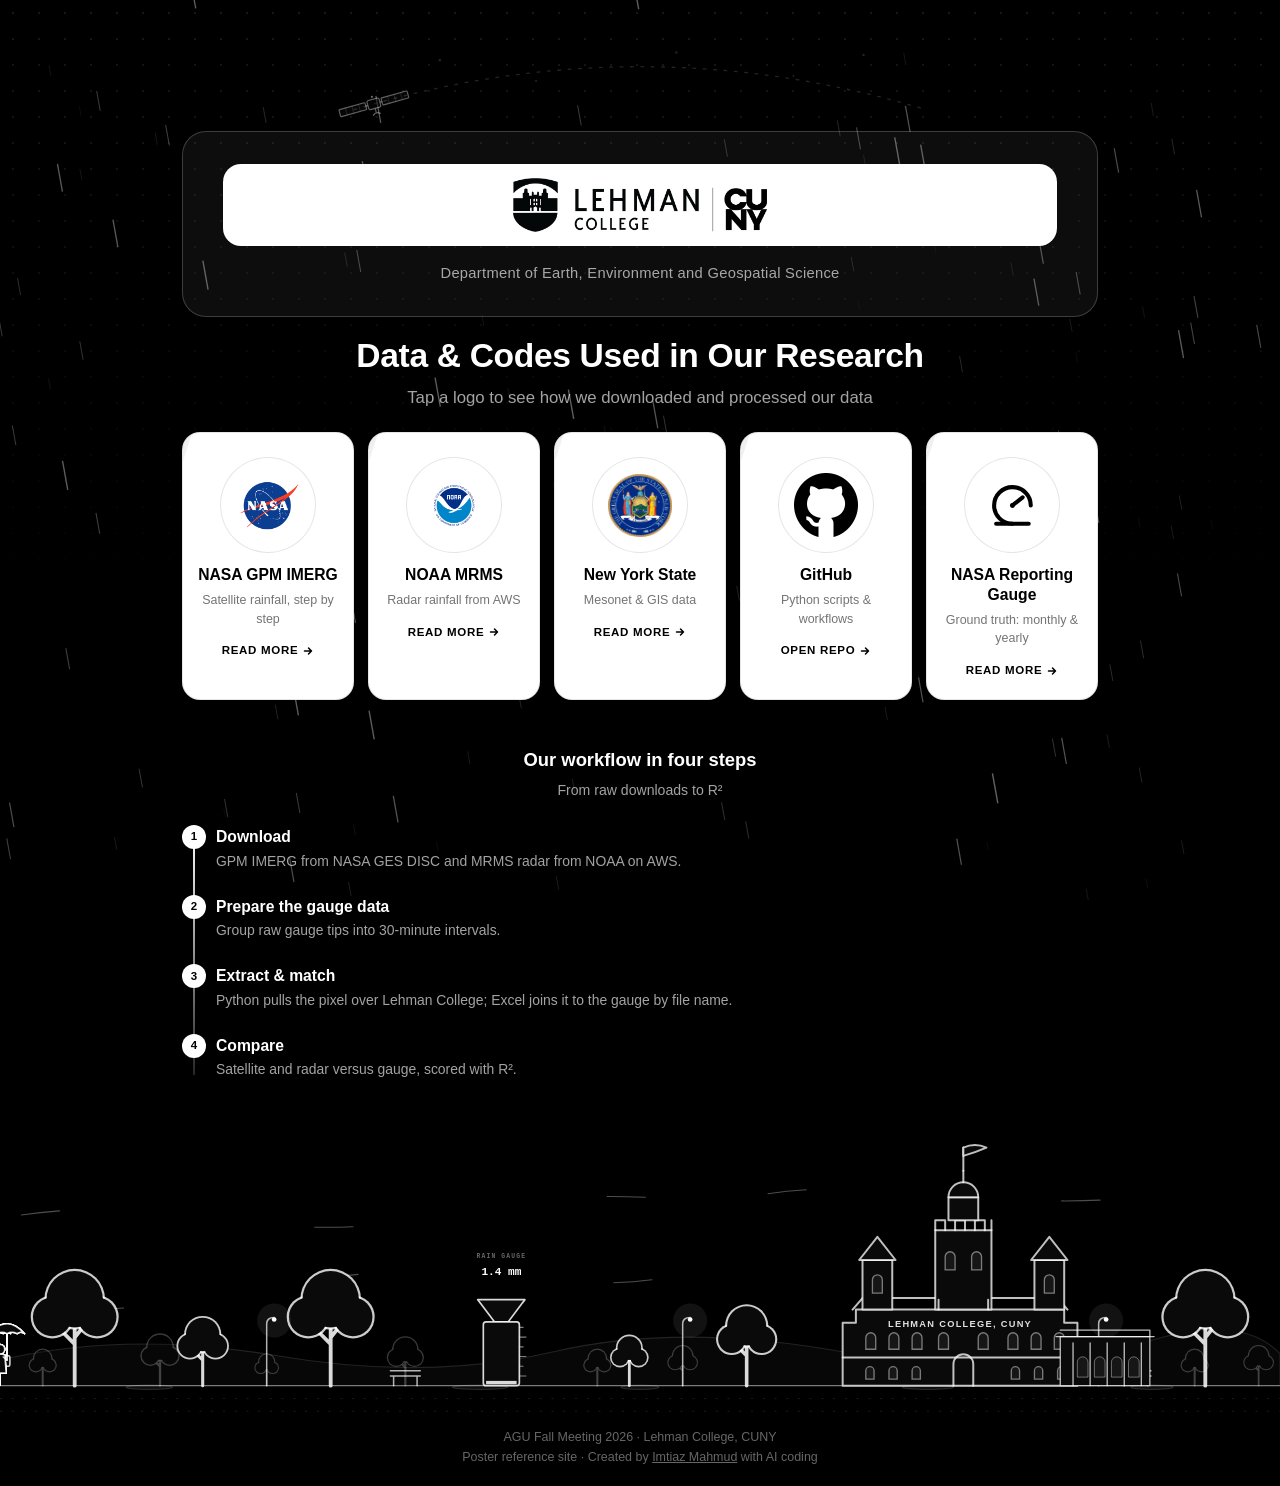
==== commit a786c00d: "animation" ====
--- a/index.html
+++ b/index.html
@@ -10,7 +10,7 @@
 <link rel="stylesheet" href="css/style.css">
 <script>document.documentElement.classList.add('js');</script>
 </head>
-<body>
+<body class="home">
 
 <!-- half-second splash -->
 <div id="loader" aria-hidden="true">
@@ -22,6 +22,31 @@
 
 <div class="wrap">
 
+  <!-- satellite gliding across the top -->
+  <div class="sky" aria-hidden="true">
+    <svg viewBox="0 0 400 64" preserveAspectRatio="xMidYMid meet">
+      <path class="orbit" d="M-20 52Q200 -14 420 52"/>
+      <g class="stars">
+        <circle cx="46" cy="14" r="0.9" style="--d:0s"/><circle cx="120" cy="30" r="0.7" style="--d:1.2s"/>
+        <circle cx="228" cy="8" r="0.9" style="--d:2.1s"/><circle cx="318" cy="26" r="0.7" style="--d:0.6s"/>
+        <circle cx="372" cy="10" r="0.9" style="--d:1.7s"/>
+      </g>
+      <g id="sat">
+        <animateMotion dur="38s" repeatCount="indefinite" rotate="auto" path="M-20 52Q200 -14 420 52"/>
+        <animate attributeName="opacity" values="0;1;1;0" keyTimes="0;0.08;0.92;1" dur="38s" repeatCount="indefinite"/>
+        <g class="satbody">
+          <line x1="-8" y1="0" x2="8" y2="0"/>
+          <rect x="-34" y="-3.5" width="26" height="7" rx="0.8"/>
+          <rect x="8" y="-3.5" width="26" height="7" rx="0.8"/>
+          <path class="grid" d="M-27.5 -3.5V3.5M-21 -3.5V3.5M-14.5 -3.5V3.5M14.5 -3.5V3.5M21 -3.5V3.5M27.5 -3.5V3.5"/>
+          <rect class="core" x="-6" y="-4.5" width="12" height="9" rx="1.6"/>
+          <path d="M0 4.5V8M-3.5 10.5Q0 7.5 3.5 10.5"/>
+          <circle class="blink" cx="0" cy="-7" r="1"/>
+        </g>
+      </g>
+    </svg>
+  </div>
+
   <header class="masthead reveal">
     <div class="logo-row">
       <img src="images/Lehman_logo.png" alt="Lehman College, CUNY">
@@ -29,33 +54,6 @@
     <p class="dept">Department of Earth, Environment and Geospatial Science</p>
   </header>
 
-  <div class="hero-art" aria-hidden="true">
-    <svg viewBox="0 0 320 150">
-      <g transform="rotate(-12 160 62)">
-        <ellipse class="stroke orbit" cx="160" cy="62" rx="150" ry="50"/>
-        <circle class="sat" r="4">
-          <animateMotion dur="9s" repeatCount="indefinite" path="M10 62a150 50 0 1 0 300 0a150 50 0 1 0 -300 0"/>
-        </circle>
-      </g>
-      <g transform="translate(110 4) scale(4.2)">
-        <path class="stroke cloud" vector-effect="non-scaling-stroke" d="M18 10h-1.26A8 8 0 1 0 9 20h9a5 5 0 0 0 0-10z"/>
-      </g>
-      <line class="stroke ground" x1="70" y1="143" x2="250" y2="143"/>
-      <g>
-        <line class="rain" style="--d:0"    x1="132" y1="94" x2="129" y2="104"/>
-        <line class="rain" style="--d:0.45" x1="152" y1="94" x2="149" y2="104"/>
-        <line class="rain" style="--d:0.9"  x1="172" y1="94" x2="169" y2="104"/>
-        <line class="rain" style="--d:0.2"  x1="192" y1="94" x2="189" y2="104"/>
-        <line class="rain" style="--d:0.7"  x1="210" y1="94" x2="207" y2="104"/>
-        <ellipse class="splash" style="--d:0"    cx="120" cy="143" rx="9" ry="2.5"/>
-        <ellipse class="splash" style="--d:0.45" cx="140" cy="143" rx="9" ry="2.5"/>
-        <ellipse class="splash" style="--d:0.9"  cx="160" cy="143" rx="9" ry="2.5"/>
-        <ellipse class="splash" style="--d:0.2"  cx="180" cy="143" rx="9" ry="2.5"/>
-        <ellipse class="splash" style="--d:0.7"  cx="198" cy="143" rx="9" ry="2.5"/>
-      </g>
-    </svg>
-  </div>
-
   <section class="title-band reveal">
     <h1>Data &amp; Codes Used in Our Research</h1>
     <p>Tap a logo to see how we downloaded and processed our data</p>
@@ -122,14 +120,276 @@
     <li class="reveal" data-n="4"><strong>Compare</strong><span>Satellite and radar versus gauge, scored with R&sup2;.</span></li>
   </ol>
 
+  <!-- bottom scene: trees in the wind, rain gauge, Lehman hall -->
+  <div class="scene scene-narrow reveal" aria-hidden="true">
+    <svg viewBox="0 0 400 190" preserveAspectRatio="xMidYMax meet">
+
+      <g class="wind">
+        <path d="M6 70C60 58 92 82 146 68S228 60 270 70" style="--d:0s"/>
+        <path d="M54 104C104 96 134 112 184 102" style="--d:2.4s"/>
+        <path d="M190 46C240 38 282 54 336 44" style="--d:4.2s"/>
+      </g>
+
+      <line class="ground" x1="0" y1="170" x2="400" y2="170"/>
+
+      <!-- trees -->
+      <g transform="translate(46 170)"><g class="sway" style="--s:5.6s;--d:0s">
+        <path class="trunk" d="M0 0V-40M0 -26L-8 -34M0 -30L7 -39"/>
+        <g class="canopy">
+          <g class="o"><circle cx="0" cy="-54" r="19"/><circle cx="-14" cy="-43" r="13.5"/><circle cx="14" cy="-43" r="13.5"/></g>
+          <g class="i"><circle cx="0" cy="-54" r="17.6"/><circle cx="-14" cy="-43" r="12.1"/><circle cx="14" cy="-43" r="12.1"/></g>
+          <path class="vein" d="M-6 -52Q0 -48 6 -54M-16 -42Q-12 -38 -8 -42M8 -41Q13 -37 18 -42"/>
+        </g>
+      </g></g>
+
+      <g transform="translate(102 170)"><g class="sway" style="--s:4.8s;--d:-1.3s">
+        <path class="trunk" d="M0 0V-30M0 -20L-6 -26"/>
+        <g class="canopy">
+          <g class="o"><circle cx="0" cy="-40" r="14.5"/><circle cx="-10" cy="-31" r="10.5"/><circle cx="10" cy="-31" r="10.5"/></g>
+          <g class="i"><circle cx="0" cy="-40" r="13.1"/><circle cx="-10" cy="-31" r="9.1"/><circle cx="10" cy="-31" r="9.1"/></g>
+          <path class="vein" d="M-4 -39Q1 -36 5 -41"/>
+        </g>
+      </g></g>
+
+      <g transform="translate(232 170)"><g class="sway" style="--s:5.2s;--d:-2.4s">
+        <path class="trunk" d="M0 0V-24"/>
+        <g class="canopy">
+          <g class="o"><circle cx="0" cy="-32" r="11.5"/><circle cx="-8" cy="-24" r="8.5"/><circle cx="8" cy="-24" r="8.5"/></g>
+          <g class="i"><circle cx="0" cy="-32" r="10.1"/><circle cx="-8" cy="-24" r="7.1"/><circle cx="8" cy="-24" r="7.1"/></g>
+        </g>
+      </g></g>
+
+      <!-- leaves carried by the wind -->
+      <ellipse class="leaf" cx="58" cy="118" rx="3" ry="1.5" style="--d:0s;--y:-14px"/>
+      <ellipse class="leaf" cx="54" cy="126" rx="2.6" ry="1.3" style="--d:3.4s;--y:8px"/>
+      <ellipse class="leaf" cx="108" cy="130" rx="2.4" ry="1.2" style="--d:6.2s;--y:-6px"/>
+
+      <!-- rain gauge -->
+      <g transform="translate(168 170)">
+        <text class="glabel" x="0" y="-92" text-anchor="middle">RAIN GAUGE</text>
+        <text class="greadout gtext" x="0" y="-80" text-anchor="middle">0.0 mm</text>
+        <line class="drip" style="--d:0s"   x1="-7" y1="-70" x2="-7" y2="-65"/>
+        <line class="drip" style="--d:0.5s" x1="0"  y1="-70" x2="0"  y2="-65"/>
+        <line class="drip" style="--d:0.95s" x1="7" y1="-70" x2="7"  y2="-65"/>
+        <path class="gbody" d="M-17 -62H17L5 -46H-5Z"/>
+        <rect class="gbody" x="-13" y="-46" width="26" height="46" rx="2"/>
+        <rect class="gwater" x="-11" y="-1" width="22" height="0" fill="#fff" opacity="0.85"/>
+        <path class="gtick" d="M13 -7H18M13 -14H16M13 -21H18M13 -28H16M13 -35H18M13 -42H16"/>
+      </g>
+
+      <!-- Lehman College hall -->
+      <g class="hall">
+        <path class="o" d="M254 170V132H262V124H388V132H396V170Z"/>
+        <path class="l" d="M260 124L266 117H384L390 124"/>
+        <rect class="o" x="310" y="76" width="34" height="48"/>
+        <path class="l" d="M310 76V70H316V76M322 76V70H328V76M334 76V70H340V76M344 76V70"/>
+        <rect class="o" x="318" y="56" width="18" height="14"/>
+        <path class="o" d="M318 56A9 9 0 0 1 336 56Z"/>
+        <path class="l" d="M327 47V40"/>
+        <rect class="o" x="266" y="94" width="18" height="30"/>
+        <path class="o" d="M264 94L275 80L286 94Z"/>
+        <rect class="o" x="370" y="94" width="18" height="30"/>
+        <path class="o" d="M368 94L379 80L390 94Z"/>
+        <path class="l" d="M321 170V157A6 6 0 0 1 333 157V170"/>
+        <text class="sign" x="325" y="134.5" text-anchor="middle">LEHMAN COLLEGE, CUNY</text>
+        <path class="win" d="M268 148v-7a3 3 0 0 1 6 0v7z"/>
+        <path class="win glow" style="--d:0s" d="M282 148v-7a3 3 0 0 1 6 0v7z"/>
+        <path class="win" d="M296 148v-7a3 3 0 0 1 6 0v7z"/>
+        <path class="win" d="M312 148v-7a3 3 0 0 1 6 0v7z"/>
+        <path class="win glow" style="--d:2.2s" d="M336 148v-7a3 3 0 0 1 6 0v7z"/>
+        <path class="win" d="M354 148v-7a3 3 0 0 1 6 0v7z"/>
+        <path class="win glow" style="--d:4.1s" d="M368 148v-7a3 3 0 0 1 6 0v7z"/>
+        <path class="win" d="M382 148v-7a3 3 0 0 1 6 0v7z"/>
+        <path class="win glow" style="--d:1.1s" d="M316 100v-8a3 3 0 0 1 6 0v8z"/>
+        <path class="win" d="M332 100v-8a3 3 0 0 1 6 0v8z"/>
+        <path class="win" d="M272 114v-8a3 3 0 0 1 6 0v8z"/>
+        <path class="win" d="M376 114v-8a3 3 0 0 1 6 0v8z"/>
+      </g>
+      <!-- students walking with umbrellas -->
+      <g transform="translate(0 170)"><g class="walker" style="--dur:30s;--delay:0s;--step:0.55s;animation-name:walkR"><g><g class="person">
+        
+        <g class="leg"><path d="M0 -10V-0.5"/></g><g class="leg b"><path d="M0 -10V-0.5"/></g>
+        <path class="coat" d="M-3.6 -23Q0 -24.6 3.6 -23L4.6 -9.5H-4.6Z"/>
+        <g class="arm"><path d="M-1.5 -21.5L-3 -14"/></g>
+        <circle class="head" cx="0" cy="-27.4" r="3.5"/>
+        <path d="M2.4 -21.5L5.2 -19.2"/>
+        <g class="umb"><path d="M5.2 -19.2V-39"/><path class="canopy-u u1" d="M-8 -39Q5.2 -54 18.4 -39Q15.5 -41 12.8 -39Q9 -41 5.2 -39Q1.4 -41 -2.4 -39Q-5.2 -41 -8 -39Z"/></g>
+      </g></g></g></g>
+      <g transform="translate(0 170)"><g class="walker" style="--dur:38s;--delay:-14s;--step:0.7s;animation-name:walkL"><g transform="scale(-1 1)"><g class="person">
+        <rect class="pack" x="-7.4" y="-22.5" width="3.6" height="8" rx="1.2"/>
+        <g class="leg"><path d="M0 -10V-0.5"/></g><g class="leg b"><path d="M0 -10V-0.5"/></g>
+        <path class="coat" d="M-3.6 -23Q0 -24.6 3.6 -23L4.6 -9.5H-4.6Z"/>
+        <g class="arm"><path d="M-1.5 -21.5L-3 -14"/></g>
+        <circle class="head" cx="0" cy="-27.4" r="3.5"/>
+        <path d="M2.4 -21.5L5.2 -19.2"/>
+        <g class="umb"><path d="M5.2 -19.2V-39"/><path class="canopy-u u2" d="M-8 -39Q5.2 -54 18.4 -39Q15.5 -41 12.8 -39Q9 -41 5.2 -39Q1.4 -41 -2.4 -39Q-5.2 -41 -8 -39Z"/></g>
+      </g></g></g></g>
+      <g transform="translate(0 170)"><g class="walker" style="--dur:34s;--delay:-21s;--step:0.62s;animation-name:walkR"><g><g class="person">
+        <rect class="pack" x="-7.4" y="-22.5" width="3.6" height="8" rx="1.2"/>
+        <g class="leg"><path d="M0 -10V-0.5"/></g><g class="leg b"><path d="M0 -10V-0.5"/></g>
+        <path class="coat" d="M-3.6 -23Q0 -24.6 3.6 -23L4.6 -9.5H-4.6Z"/>
+        <g class="arm"><path d="M-1.5 -21.5L-3 -14"/></g>
+        <circle class="head" cx="0" cy="-27.4" r="3.5"/>
+        <path d="M2.4 -21.5L5.2 -19.2"/>
+        <g class="umb"><path d="M5.2 -19.2V-39"/><path class="canopy-u u3" d="M-8 -39Q5.2 -54 18.4 -39Q15.5 -41 12.8 -39Q9 -41 5.2 -39Q1.4 -41 -2.4 -39Q-5.2 -41 -8 -39Z"/></g>
+      </g></g></g></g>
+      <g transform="translate(0 170)"><g class="walker" style="--dur:44s;--delay:-31s;--step:0.8s;animation-name:walkL"><g transform="scale(-1 1)"><g class="person">
+        
+        <g class="leg"><path d="M0 -10V-0.5"/></g><g class="leg b"><path d="M0 -10V-0.5"/></g>
+        <path class="coat" d="M-3.6 -23Q0 -24.6 3.6 -23L4.6 -9.5H-4.6Z"/>
+        <g class="arm"><path d="M-1.5 -21.5L-3 -14"/></g>
+        <circle class="head" cx="0" cy="-27.4" r="3.5"/>
+        <path d="M2.4 -21.5L5.2 -19.2"/>
+        <g class="umb"><path d="M5.2 -19.2V-39"/><path class="canopy-u u1" d="M-8 -39Q5.2 -54 18.4 -39Q15.5 -41 12.8 -39Q9 -41 5.2 -39Q1.4 -41 -2.4 -39Q-5.2 -41 -8 -39Z"/></g>
+      </g></g></g></g>
+    </svg>
+  </div>
+
+  <!-- desktop: wide full-bleed scene -->
+  <div class="scene scene-wide" aria-hidden="true">
+    <svg viewBox="0 0 1200 250" preserveAspectRatio="xMidYMax meet">
+      <g class="wind">
+        <path d="M20 60C150 40 260 92 400 62S640 40 760 64" style="--d:0s"/>
+        <path d="M300 120C420 100 520 140 640 116" style="--d:2.4s"/>
+        <path d="M720 40C840 22 960 66 1120 36" style="--d:4.2s"/>
+        <path d="M80 150C180 138 250 164 340 148" style="--d:5.8s"/>
+      </g>
+      <path class="hills" d="M0 196Q120 168 260 192T520 188T800 190T1060 184T1200 190V220H0Z"/>
+      <g transform="translate(40 220) scale(0.8)" opacity="0.28"><g class="sway" style="--s:6.4s;--d:-0.4s"><path class="trunk" d="M0 0V-24"/><g class="canopy"><g class="o"><circle cx="0" cy="-32" r="11.5"/><circle cx="-8" cy="-24" r="8.5"/><circle cx="8" cy="-24" r="8.5"/></g><g class="i"><circle cx="0" cy="-32" r="10.1"/><circle cx="-8" cy="-24" r="7.1"/><circle cx="8" cy="-24" r="7.1"/></g></g></g></g>
+      <g transform="translate(150 220) scale(0.9)" opacity="0.28"><g class="sway" style="--s:6.4s;--d:-1.7s"><path class="trunk" d="M0 0V-30M0 -20L-6 -26"/><g class="canopy"><g class="o"><circle cx="0" cy="-40" r="14.5"/><circle cx="-10" cy="-31" r="10.5"/><circle cx="10" cy="-31" r="10.5"/></g><g class="i"><circle cx="0" cy="-40" r="13.1"/><circle cx="-10" cy="-31" r="9.1"/><circle cx="10" cy="-31" r="9.1"/></g></g></g></g>
+      <g transform="translate(250 220) scale(0.7)" opacity="0.28"><g class="sway" style="--s:6.4s;--d:-2.8s"><path class="trunk" d="M0 0V-24"/><g class="canopy"><g class="o"><circle cx="0" cy="-32" r="11.5"/><circle cx="-8" cy="-24" r="8.5"/><circle cx="8" cy="-24" r="8.5"/></g><g class="i"><circle cx="0" cy="-32" r="10.1"/><circle cx="-8" cy="-24" r="7.1"/><circle cx="8" cy="-24" r="7.1"/></g></g></g></g>
+      <g transform="translate(380 220) scale(0.85)" opacity="0.28"><g class="sway" style="--s:6.4s;--d:-4.2s"><path class="trunk" d="M0 0V-30M0 -20L-6 -26"/><g class="canopy"><g class="o"><circle cx="0" cy="-40" r="14.5"/><circle cx="-10" cy="-31" r="10.5"/><circle cx="10" cy="-31" r="10.5"/></g><g class="i"><circle cx="0" cy="-40" r="13.1"/><circle cx="-10" cy="-31" r="9.1"/><circle cx="10" cy="-31" r="9.1"/></g></g></g></g>
+      <g transform="translate(560 220) scale(0.8)" opacity="0.28"><g class="sway" style="--s:6.4s;--d:-6.2s"><path class="trunk" d="M0 0V-24"/><g class="canopy"><g class="o"><circle cx="0" cy="-32" r="11.5"/><circle cx="-8" cy="-24" r="8.5"/><circle cx="8" cy="-24" r="8.5"/></g><g class="i"><circle cx="0" cy="-32" r="10.1"/><circle cx="-8" cy="-24" r="7.1"/><circle cx="8" cy="-24" r="7.1"/></g></g></g></g>
+      <g transform="translate(640 220) scale(0.7)" opacity="0.28"><g class="sway" style="--s:6.4s;--d:-7.1s"><path class="trunk" d="M0 0V-30M0 -20L-6 -26"/><g class="canopy"><g class="o"><circle cx="0" cy="-40" r="14.5"/><circle cx="-10" cy="-31" r="10.5"/><circle cx="10" cy="-31" r="10.5"/></g><g class="i"><circle cx="0" cy="-40" r="13.1"/><circle cx="-10" cy="-31" r="9.1"/><circle cx="10" cy="-31" r="9.1"/></g></g></g></g>
+      <g transform="translate(1120 220) scale(0.8)" opacity="0.28"><g class="sway" style="--s:6.4s;--d:-12.4s"><path class="trunk" d="M0 0V-24"/><g class="canopy"><g class="o"><circle cx="0" cy="-32" r="11.5"/><circle cx="-8" cy="-24" r="8.5"/><circle cx="8" cy="-24" r="8.5"/></g><g class="i"><circle cx="0" cy="-32" r="10.1"/><circle cx="-8" cy="-24" r="7.1"/><circle cx="8" cy="-24" r="7.1"/></g></g></g></g>
+      <g transform="translate(1180 220) scale(0.7)" opacity="0.28"><g class="sway" style="--s:6.4s;--d:-13.1s"><path class="trunk" d="M0 0V-30M0 -20L-6 -26"/><g class="canopy"><g class="o"><circle cx="0" cy="-40" r="14.5"/><circle cx="-10" cy="-31" r="10.5"/><circle cx="10" cy="-31" r="10.5"/></g><g class="i"><circle cx="0" cy="-40" r="13.1"/><circle cx="-10" cy="-31" r="9.1"/><circle cx="10" cy="-31" r="9.1"/></g></g></g></g>
+      <line class="ground" x1="0" y1="220" x2="1200" y2="220"/>
+      <path class="soil" d="M0 232H1200M0 244H1200"/>
+      <g transform="translate(70 220) scale(1.5)" opacity="1"><g class="sway" style="--s:5.8s;--d:0s"><path class="trunk" d="M0 0V-40M0 -26L-8 -34M0 -30L7 -39"/><g class="canopy"><g class="o"><circle cx="0" cy="-54" r="19"/><circle cx="-14" cy="-43" r="13.5"/><circle cx="14" cy="-43" r="13.5"/></g><g class="i"><circle cx="0" cy="-54" r="17.6"/><circle cx="-14" cy="-43" r="12.1"/><circle cx="14" cy="-43" r="12.1"/></g></g></g></g>
+      <g transform="translate(190 220) scale(1.2)" opacity="1"><g class="sway" style="--s:4.9s;--d:-1.3s"><path class="trunk" d="M0 0V-30M0 -20L-6 -26"/><g class="canopy"><g class="o"><circle cx="0" cy="-40" r="14.5"/><circle cx="-10" cy="-31" r="10.5"/><circle cx="10" cy="-31" r="10.5"/></g><g class="i"><circle cx="0" cy="-40" r="13.1"/><circle cx="-10" cy="-31" r="9.1"/><circle cx="10" cy="-31" r="9.1"/></g></g></g></g>
+      <g transform="translate(310 220) scale(1.5)" opacity="1"><g class="sway" style="--s:5.5s;--d:-2.1s"><path class="trunk" d="M0 0V-40M0 -26L-8 -34M0 -30L7 -39"/><g class="canopy"><g class="o"><circle cx="0" cy="-54" r="19"/><circle cx="-14" cy="-43" r="13.5"/><circle cx="14" cy="-43" r="13.5"/></g><g class="i"><circle cx="0" cy="-54" r="17.6"/><circle cx="-14" cy="-43" r="12.1"/><circle cx="14" cy="-43" r="12.1"/></g></g></g></g>
+      <g transform="translate(590 220) scale(1.1)" opacity="1"><g class="sway" style="--s:5.2s;--d:-0.7s"><path class="trunk" d="M0 0V-24"/><g class="canopy"><g class="o"><circle cx="0" cy="-32" r="11.5"/><circle cx="-8" cy="-24" r="8.5"/><circle cx="8" cy="-24" r="8.5"/></g><g class="i"><circle cx="0" cy="-32" r="10.1"/><circle cx="-8" cy="-24" r="7.1"/><circle cx="8" cy="-24" r="7.1"/></g></g></g></g>
+      <g transform="translate(700 220) scale(1.4)" opacity="1"><g class="sway" style="--s:5.0s;--d:-3.2s"><path class="trunk" d="M0 0V-30M0 -20L-6 -26"/><g class="canopy"><g class="o"><circle cx="0" cy="-40" r="14.5"/><circle cx="-10" cy="-31" r="10.5"/><circle cx="10" cy="-31" r="10.5"/></g><g class="i"><circle cx="0" cy="-40" r="13.1"/><circle cx="-10" cy="-31" r="9.1"/><circle cx="10" cy="-31" r="9.1"/></g></g></g></g>
+      <g transform="translate(1130 220) scale(1.5)" opacity="1"><g class="sway" style="--s:5.6s;--d:-1.8s"><path class="trunk" d="M0 0V-40M0 -26L-8 -34M0 -30L7 -39"/><g class="canopy"><g class="o"><circle cx="0" cy="-54" r="19"/><circle cx="-14" cy="-43" r="13.5"/><circle cx="14" cy="-43" r="13.5"/></g><g class="i"><circle cx="0" cy="-54" r="17.6"/><circle cx="-14" cy="-43" r="12.1"/><circle cx="14" cy="-43" r="12.1"/></g></g></g></g>
+      <g transform="translate(250 220)"><path class="lamp" d="M0 0V-58M0 -58Q0 -64 7 -64"/><circle class="lampglow" cx="7" cy="-61" r="16"/><circle class="lamphead" cx="7" cy="-62" r="2.2"/></g>
+      <g transform="translate(640 220)"><path class="lamp" d="M0 0V-58M0 -58Q0 -64 7 -64"/><circle class="lampglow" cx="7" cy="-61" r="16"/><circle class="lamphead" cx="7" cy="-62" r="2.2"/></g>
+      <g transform="translate(1030 220)"><path class="lamp" d="M0 0V-58M0 -58Q0 -64 7 -64"/><circle class="lampglow" cx="7" cy="-61" r="16"/><circle class="lamphead" cx="7" cy="-62" r="2.2"/></g>
+      <g transform="translate(380 220)"><path class="lamp" d="M-14 -9H14M-14 -14H14M-11 -9V0M11 -9V0"/></g>
+      <g transform="translate(1065 220)"><path class="lamp" d="M-14 -9H14M-14 -14H14M-11 -9V0M11 -9V0"/></g>
+      <g transform="translate(140 220)"><ellipse class="pud" rx="22" ry="2" cy="1.5"/><ellipse class="ripple" style="--d:0s" rx="8.8" ry="1.2" cy="1.5"/><ellipse class="ripple" style="--d:1.1s" rx="8.8" ry="1.2" cy="1.5"/></g>
+      <g transform="translate(450 220)"><ellipse class="pud" rx="26" ry="2" cy="1.5"/><ellipse class="ripple" style="--d:1.7s" rx="10.4" ry="1.2" cy="1.5"/><ellipse class="ripple" style="--d:2.8s" rx="10.4" ry="1.2" cy="1.5"/></g>
+      <g transform="translate(600 220)"><ellipse class="pud" rx="18" ry="2" cy="1.5"/><ellipse class="ripple" style="--d:0.8s" rx="7.2" ry="1.2" cy="1.5"/><ellipse class="ripple" style="--d:1.9s" rx="7.2" ry="1.2" cy="1.5"/></g>
+      <g transform="translate(870 220)"><ellipse class="pud" rx="24" ry="2" cy="1.5"/><ellipse class="ripple" style="--d:2.3s" rx="9.600000000000001" ry="1.2" cy="1.5"/><ellipse class="ripple" style="--d:3.4s" rx="9.600000000000001" ry="1.2" cy="1.5"/></g>
+      <g transform="translate(1080 220)"><ellipse class="pud" rx="20" ry="2" cy="1.5"/><ellipse class="ripple" style="--d:1.1s" rx="8.0" ry="1.2" cy="1.5"/><ellipse class="ripple" style="--d:2.2s" rx="8.0" ry="1.2" cy="1.5"/></g>
+      <ellipse class="leaf" cx="88" cy="150" rx="3.2" ry="1.6" style="--d:0s;--y:-18px;--dx:260px"/>
+      <ellipse class="leaf" cx="80" cy="165" rx="3.2" ry="1.6" style="--d:3.4s;--y:10px;--dx:260px"/>
+      <ellipse class="leaf" cx="210" cy="150" rx="3.2" ry="1.6" style="--d:6.2s;--y:-8px;--dx:260px"/>
+      <ellipse class="leaf" cx="330" cy="140" rx="3.2" ry="1.6" style="--d:1.8s;--y:-14px;--dx:260px"/>
+      <ellipse class="leaf" cx="720" cy="155" rx="3.2" ry="1.6" style="--d:4.6s;--y:6px;--dx:260px"/>
+      <g transform="translate(470 220) scale(1.3)">
+        <text class="glabel" x="0" y="-92" text-anchor="middle">RAIN GAUGE</text>
+        <text class="greadout gtext" x="0" y="-80" text-anchor="middle">0.0 mm</text>
+        <line class="drip" style="--d:0s"   x1="-7" y1="-70" x2="-7" y2="-65"/>
+        <line class="drip" style="--d:0.5s" x1="0"  y1="-70" x2="0"  y2="-65"/>
+        <line class="drip" style="--d:0.95s" x1="7" y1="-70" x2="7"  y2="-65"/>
+        <path class="gbody" d="M-17 -62H17L5 -46H-5Z"/>
+        <rect class="gbody" x="-13" y="-46" width="26" height="46" rx="2"/>
+        <rect class="gwater" x="-11" y="-1" width="22" height="0" fill="#fff" opacity="0.85"/>
+        <path class="gtick" d="M13 -7H18M13 -14H16M13 -21H18M13 -28H16M13 -35H18M13 -42H16"/>
+      </g>
+      <g transform="translate(790 220) scale(1.55) translate(-254 -170)">
+      <g class="hall">
+        <path class="o" d="M254 170V132H262V124H388V132H396V170Z"/>
+        <path class="l" d="M260 124L266 117H384L390 124"/>
+        <rect class="o" x="310" y="76" width="34" height="48"/>
+        <path class="l" d="M310 76V70H316V76M322 76V70H328V76M334 76V70H340V76M344 76V70"/>
+        <rect class="o" x="318" y="56" width="18" height="14"/>
+        <path class="o" d="M318 56A9 9 0 0 1 336 56Z"/>
+        <path class="l" d="M327 47V40"/>
+        <rect class="o" x="266" y="94" width="18" height="30"/>
+        <path class="o" d="M264 94L275 80L286 94Z"/>
+        <rect class="o" x="370" y="94" width="18" height="30"/>
+        <path class="o" d="M368 94L379 80L390 94Z"/>
+        <path class="l" d="M321 170V157A6 6 0 0 1 333 157V170"/>
+        <text class="sign" x="325" y="134.5" text-anchor="middle">LEHMAN COLLEGE, CUNY</text>
+        <path class="win" d="M268 148v-7a3 3 0 0 1 6 0v7z"/>
+        <path class="win glow" style="--d:0s" d="M282 148v-7a3 3 0 0 1 6 0v7z"/>
+        <path class="win" d="M296 148v-7a3 3 0 0 1 6 0v7z"/>
+        <path class="win" d="M312 148v-7a3 3 0 0 1 6 0v7z"/>
+        <path class="win glow" style="--d:2.2s" d="M336 148v-7a3 3 0 0 1 6 0v7z"/>
+        <path class="win" d="M354 148v-7a3 3 0 0 1 6 0v7z"/>
+        <path class="win glow" style="--d:4.1s" d="M368 148v-7a3 3 0 0 1 6 0v7z"/>
+        <path class="win" d="M382 148v-7a3 3 0 0 1 6 0v7z"/>
+        <path class="win glow" style="--d:1.1s" d="M316 100v-8a3 3 0 0 1 6 0v8z"/>
+        <path class="win" d="M332 100v-8a3 3 0 0 1 6 0v8z"/>
+        <path class="win" d="M272 114v-8a3 3 0 0 1 6 0v8z"/>
+        <path class="win" d="M376 114v-8a3 3 0 0 1 6 0v8z"/>
+        <path class="l" d="M254 153H396"/>
+        <path class="win" d="M268 166v-5a2.5 2.5 0 0 1 5 0v5z"/><path class="win" d="M282 166v-5a2.5 2.5 0 0 1 5 0v5z"/><path class="win" d="M296 166v-5a2.5 2.5 0 0 1 5 0v5z"/>
+        <path class="win" d="M356 166v-5a2.5 2.5 0 0 1 5 0v5z"/><path class="win" d="M370 166v-5a2.5 2.5 0 0 1 5 0v5z"/><path class="win" d="M384 166v-5a2.5 2.5 0 0 1 5 0v5z"/>
+        <path class="l" d="M327 40V26"/><g class="flag"><path class="o" d="M327 26Q334 23 341 26Q334 29 327 31Z"/></g>
+        <path class="l" d="M312 124V118M342 124V118"/>
+      </g>
+      </g>
+      <g class="hall" transform="translate(1000 220)">
+        <path class="o" d="M-6 0V-46H78V0Z"/><path class="l" d="M-10 -46H82M-6 -52H78V-46"/>
+        <path class="l" d="M6 0V-40M22 0V-40M38 0V-40M54 0V-40M70 0V-40"/>
+        <path class="win glow" style="--d:1.6s" d="M10 -8v-14a5 5 0 0 1 10 0v14z"/><path class="win" d="M26 -8v-14a5 5 0 0 1 10 0v14z"/><path class="win glow" style="--d:3.3s" d="M42 -8v-14a5 5 0 0 1 10 0v14z"/><path class="win" d="M58 -8v-14a5 5 0 0 1 10 0v14z"/>
+      </g>
+      <g transform="translate(0 220)"><g class="walker" style="--dur:76s;--delay:0s;--step:0.58s;animation-name:walkRW"><g transform="scale(1.25 1.25)"><g class="person">
+        <g class="leg"><path d="M0 -10V-0.5"/></g><g class="leg b"><path d="M0 -10V-0.5"/></g>
+        <path class="coat" d="M-3.6 -23Q0 -24.6 3.6 -23L4.6 -9.5H-4.6Z"/><g class="arm"><path d="M-1.5 -21.5L-3 -14"/></g>
+        <circle class="head" cx="0" cy="-27.4" r="3.5"/><path d="M2.4 -21.5L5.2 -19.2"/>
+        <g class="umb"><path d="M5.2 -19.2V-39"/><path class="canopy-u u1" d="M-8 -39Q5.2 -54 18.4 -39Q15.5 -41 12.8 -39Q9 -41 5.2 -39Q1.4 -41 -2.4 -39Q-5.2 -41 -8 -39Z"/></g>
+      </g></g></g></g>
+      <g transform="translate(0 220)"><g class="walker" style="--dur:76s;--delay:-1.2s;--step:0.58s;animation-name:walkRW"><g transform="scale(1.25 1.25)"><g class="person">
+        <rect class="pack" x="-7.4" y="-22.5" width="3.6" height="8" rx="1.2"/><g class="leg"><path d="M0 -10V-0.5"/></g><g class="leg b"><path d="M0 -10V-0.5"/></g>
+        <path class="coat" d="M-3.6 -23Q0 -24.6 3.6 -23L4.6 -9.5H-4.6Z"/><g class="arm"><path d="M-1.5 -21.5L-3 -14"/></g>
+        <circle class="head" cx="0" cy="-27.4" r="3.5"/><path d="M2.4 -21.5L5.2 -19.2"/>
+        <g class="umb"><path d="M5.2 -19.2V-39"/><path class="canopy-u u2" d="M-8 -39Q5.2 -54 18.4 -39Q15.5 -41 12.8 -39Q9 -41 5.2 -39Q1.4 -41 -2.4 -39Q-5.2 -41 -8 -39Z"/></g>
+      </g></g></g></g>
+      <g transform="translate(0 220)"><g class="walker" style="--dur:92s;--delay:-30s;--step:0.72s;animation-name:walkLW"><g transform="scale(-1.25 1.25)"><g class="person">
+        <rect class="pack" x="-7.4" y="-22.5" width="3.6" height="8" rx="1.2"/><g class="leg"><path d="M0 -10V-0.5"/></g><g class="leg b"><path d="M0 -10V-0.5"/></g>
+        <path class="coat" d="M-3.6 -23Q0 -24.6 3.6 -23L4.6 -9.5H-4.6Z"/><g class="arm"><path d="M-1.5 -21.5L-3 -14"/></g>
+        <circle class="head" cx="0" cy="-27.4" r="3.5"/><path d="M2.4 -21.5L5.2 -19.2"/>
+        <g class="umb"><path d="M5.2 -19.2V-39"/><path class="canopy-u u3" d="M-8 -39Q5.2 -54 18.4 -39Q15.5 -41 12.8 -39Q9 -41 5.2 -39Q1.4 -41 -2.4 -39Q-5.2 -41 -8 -39Z"/></g>
+      </g></g></g></g>
+      <g transform="translate(0 220)"><g class="walker" style="--dur:84s;--delay:-46s;--step:0.64s;animation-name:walkRW"><g transform="scale(1.25 1.25)"><g class="person">
+        <rect class="pack" x="-7.4" y="-22.5" width="3.6" height="8" rx="1.2"/><g class="leg"><path d="M0 -10V-0.5"/></g><g class="leg b"><path d="M0 -10V-0.5"/></g>
+        <path class="coat" d="M-3.6 -23Q0 -24.6 3.6 -23L4.6 -9.5H-4.6Z"/><g class="arm"><path d="M-1.5 -21.5L-3 -14"/></g>
+        <circle class="head" cx="0" cy="-27.4" r="3.5"/><path d="M2.4 -21.5L5.2 -19.2"/>
+        <g class="umb"><path d="M5.2 -19.2V-39"/><path class="canopy-u u1" d="M-8 -39Q5.2 -54 18.4 -39Q15.5 -41 12.8 -39Q9 -41 5.2 -39Q1.4 -41 -2.4 -39Q-5.2 -41 -8 -39Z"/></g>
+      </g></g></g></g>
+      <g transform="translate(0 220)"><g class="walker" style="--dur:100s;--delay:-70s;--step:0.78s;animation-name:walkLW"><g transform="scale(-1.25 1.25)"><g class="person">
+        <g class="leg"><path d="M0 -10V-0.5"/></g><g class="leg b"><path d="M0 -10V-0.5"/></g>
+        <path class="coat" d="M-3.6 -23Q0 -24.6 3.6 -23L4.6 -9.5H-4.6Z"/><g class="arm"><path d="M-1.5 -21.5L-3 -14"/></g>
+        <circle class="head" cx="0" cy="-27.4" r="3.5"/><path d="M2.4 -21.5L5.2 -19.2"/>
+        <g class="umb"><path d="M5.2 -19.2V-39"/><path class="canopy-u u1" d="M-8 -39Q5.2 -54 18.4 -39Q15.5 -41 12.8 -39Q9 -41 5.2 -39Q1.4 -41 -2.4 -39Q-5.2 -41 -8 -39Z"/></g>
+      </g></g></g></g>
+      <g transform="translate(0 220)"><g class="walker" style="--dur:100s;--delay:-71.4s;--step:0.78s;animation-name:walkLW"><g transform="scale(-1.25 1.25)"><g class="person">
+        <g class="leg"><path d="M0 -10V-0.5"/></g><g class="leg b"><path d="M0 -10V-0.5"/></g>
+        <path class="coat" d="M-3.6 -23Q0 -24.6 3.6 -23L4.6 -9.5H-4.6Z"/><g class="arm"><path d="M-1.5 -21.5L-3 -14"/></g>
+        <circle class="head" cx="0" cy="-27.4" r="3.5"/><path d="M2.4 -21.5L5.2 -19.2"/>
+        <g class="umb"><path d="M5.2 -19.2V-39"/><path class="canopy-u u2" d="M-8 -39Q5.2 -54 18.4 -39Q15.5 -41 12.8 -39Q9 -41 5.2 -39Q1.4 -41 -2.4 -39Q-5.2 -41 -8 -39Z"/></g>
+      </g></g></g></g>
+      <g transform="translate(0 220)"><g class="walker" style="--dur:70s;--delay:-58s;--step:0.55s;animation-name:walkRW"><g transform="scale(1.25 1.25)"><g class="person">
+        <g class="leg"><path d="M0 -10V-0.5"/></g><g class="leg b"><path d="M0 -10V-0.5"/></g>
+        <path class="coat" d="M-3.6 -23Q0 -24.6 3.6 -23L4.6 -9.5H-4.6Z"/><g class="arm"><path d="M-1.5 -21.5L-3 -14"/></g>
+        <circle class="head" cx="0" cy="-27.4" r="3.5"/><path d="M2.4 -21.5L5.2 -19.2"/>
+        <g class="umb"><path d="M5.2 -19.2V-39"/><path class="canopy-u u3" d="M-8 -39Q5.2 -54 18.4 -39Q15.5 -41 12.8 -39Q9 -41 5.2 -39Q1.4 -41 -2.4 -39Q-5.2 -41 -8 -39Z"/></g>
+      </g></g></g></g>
+    </svg>
+  </div>
+
   <footer class="site-footer">
     AGU Fall Meeting 2026 &middot; Lehman College, CUNY<br>
-    Poster reference site
+    Poster reference site &middot; Created by <a href="https://imtiazmahmud.com/">Imtiaz Mahmud</a> with AI coding
   </footer>
 
 </div>
 
 <script src="js/main.js"></script>
 <script src="js/rain.js"></script>
+<script src="js/scene.js"></script>
 </body>
 </html>
--- a/css/style.css
+++ b/css/style.css
@@ -185,6 +185,78 @@
   0% { opacity: 0.9; transform: scale(0.2); }
   40%, 100% { opacity: 0; transform: scale(1.6); }
 }
+
+/* ---------- Satellite sky (top of home) ---------- */
+
+.sky { margin: -6px auto 6px; max-width: 520px; }
+.sky svg { width: 100%; height: auto; display: block; overflow: visible; }
+.sky .orbit { fill: none; stroke: rgba(255, 255, 255, 0.14); stroke-width: 1; stroke-dasharray: 2 6; stroke-linecap: round; }
+.sky .stars circle { fill: #fff; opacity: 0.15; animation: twinkle 4s ease-in-out infinite; animation-delay: var(--d); }
+.sky .satbody { transform: scale(0.8); }
+.sky .satbody line, .sky .satbody path, .sky .satbody rect {
+  fill: none; stroke: rgba(255, 255, 255, 0.85); stroke-width: 1.1; stroke-linecap: round; stroke-linejoin: round;
+}
+.sky .satbody .grid { stroke: rgba(255, 255, 255, 0.35); stroke-width: 0.7; }
+.sky .satbody .core { fill: #0a0a0a; }
+.sky .satbody rect:not(.core) { fill: rgba(255, 255, 255, 0.06); }
+.sky .blink { fill: #fff; animation: twinkle 2.4s ease-in-out infinite; }
+@keyframes twinkle { 0%, 100% { opacity: 0.12; } 50% { opacity: 0.9; } }
+
+/* ---------- Bottom scene ---------- */
+
+.scene { margin: 44px auto 0; max-width: 720px; }
+.scene svg { width: 100%; height: auto; display: block; overflow: visible; }
+
+.scene .ground { stroke: rgba(255, 255, 255, 0.4); stroke-width: 1.2; }
+
+.scene .wind path {
+  fill: none; stroke: rgba(255, 255, 255, 0.3); stroke-width: 1; stroke-linecap: round;
+  stroke-dasharray: 36 240; stroke-dashoffset: 276;
+  animation: windflow 7.5s ease-in-out infinite; animation-delay: var(--d);
+}
+@keyframes windflow { 0% { stroke-dashoffset: 276; opacity: 0; } 15%, 80% { opacity: 1; } 100% { stroke-dashoffset: 0; opacity: 0; } }
+
+.scene .sway {
+  transform-box: fill-box;
+  transform-origin: 50% 100%;
+  animation: sway var(--s) ease-in-out infinite alternate;
+  animation-delay: var(--d);
+}
+@keyframes sway { from { transform: rotate(0.8deg); } to { transform: rotate(5deg); } }
+
+.scene .trunk { fill: none; stroke: rgba(255, 255, 255, 0.85); stroke-width: 2.4; stroke-linecap: round; }
+.scene .canopy { transform-box: fill-box; transform-origin: 50% 100%; animation: flutter 2.6s ease-in-out infinite alternate; }
+@keyframes flutter { from { transform: rotate(-1.2deg) scale(1); } to { transform: rotate(1.4deg) scale(1.02); } }
+.scene .canopy .o { fill: rgba(255, 255, 255, 0.8); }
+.scene .canopy .i { fill: #0a0a0a; }
+.scene .vein { fill: none; stroke: rgba(255, 255, 255, 0.3); stroke-width: 0.8; stroke-linecap: round; }
+
+.scene .leaf {
+  fill: rgba(255, 255, 255, 0.7); opacity: 0;
+  transform-box: fill-box; transform-origin: center;
+  animation: leafdrift 9s ease-in-out infinite; animation-delay: var(--d);
+}
+@keyframes leafdrift {
+  0% { opacity: 0; transform: translate(0, 0) rotate(0); }
+  12% { opacity: 0.7; }
+  60% { opacity: 0.5; }
+  100% { opacity: 0; transform: translate(var(--dx, 150px), var(--y)) rotate(540deg); }
+}
+
+.scene .gbody { fill: #0a0a0a; stroke: rgba(255, 255, 255, 0.85); stroke-width: 1.2; stroke-linejoin: round; }
+.scene .gtick { fill: none; stroke: rgba(255, 255, 255, 0.5); stroke-width: 0.8; }
+.scene .glabel { fill: rgba(255, 255, 255, 0.4); font: 600 4.6px ui-monospace, Menlo, monospace; letter-spacing: 0.18em; }
+.scene .greadout { fill: #fff; font: 700 8px ui-monospace, Menlo, monospace; }
+.scene .drip { stroke: rgba(255, 255, 255, 0.8); stroke-width: 1; stroke-linecap: round; opacity: 0; animation: drip 1.4s linear infinite; animation-delay: var(--d); }
+@keyframes drip { 0% { opacity: 0; transform: translateY(-10px); } 20% { opacity: 1; } 75% { opacity: 1; } 100% { opacity: 0; transform: translateY(8px); } }
+
+.scene .hall .o { fill: #0a0a0a; stroke: rgba(255, 255, 255, 0.75); stroke-width: 1.2; stroke-linejoin: round; }
+.scene .hall .l { fill: none; stroke: rgba(255, 255, 255, 0.75); stroke-width: 1.2; stroke-linejoin: round; stroke-linecap: round; }
+.scene .hall .win { fill: rgba(255, 255, 255, 0.05); stroke: rgba(255, 255, 255, 0.45); stroke-width: 0.8; }
+.scene .hall .glow { animation: glow 6s ease-in-out infinite; animation-delay: var(--d); }
+@keyframes glow { 0%, 100% { fill: rgba(255, 255, 255, 0.1); } 50% { fill: rgba(255, 255, 255, 0.5); } }
+
+.scene + .site-footer { margin-top: 0; border-top: 0; padding-top: 14px; }
 
 /* ---------- Title band ---------- */
 
@@ -503,3 +575,67 @@
   *, *::before, *::after { animation-duration: 0.01ms !important; animation-iteration-count: 1 !important; transition-duration: 0.01ms !important; }
   .js .reveal { opacity: 1; transform: none; }
 }
+
+/* ---------- Students with umbrellas ---------- */
+
+.scene .walker { animation-duration: var(--dur); animation-delay: var(--delay); animation-timing-function: linear; animation-iteration-count: infinite; }
+@keyframes walkR { from { transform: translateX(-26px); } to { transform: translateX(426px); } }
+@keyframes walkL { from { transform: translateX(426px); } to { transform: translateX(-26px); } }
+
+.scene .person { animation: bob calc(var(--step) * 2) ease-in-out infinite; }
+@keyframes bob { 0%, 50%, 100% { transform: translateY(0); } 25%, 75% { transform: translateY(-0.7px); } }
+
+.scene .person path, .scene .person .head, .scene .person .pack {
+  fill: none; stroke: rgba(255, 255, 255, 0.85); stroke-width: 1.15; stroke-linecap: round; stroke-linejoin: round;
+}
+.scene .person .head, .scene .person .coat, .scene .person .pack { fill: #0a0a0a; }
+
+.scene .leg, .scene .arm { transform-box: fill-box; transform-origin: 50% 0%; animation: step var(--step) ease-in-out infinite alternate; }
+.scene .leg.b { animation-direction: alternate-reverse; }
+.scene .arm { animation-direction: alternate-reverse; }
+@keyframes step { from { transform: rotate(-24deg); } to { transform: rotate(24deg); } }
+
+.scene .umb { transform-box: fill-box; transform-origin: 50% 100%; animation: umbsway calc(var(--step) * 4) ease-in-out infinite alternate; }
+@keyframes umbsway { from { transform: rotate(-2.5deg); } to { transform: rotate(2.5deg); } }
+.scene .person .canopy-u.u1 { fill: rgba(255, 255, 255, 0.92); }
+.scene .person .canopy-u.u2 { fill: rgba(255, 255, 255, 0.4); }
+.scene .person .canopy-u.u3 { fill: #0a0a0a; }
+
+@media (prefers-reduced-motion: reduce) { .scene .walker { display: none; } }
+
+/* ---------- Wide (desktop) scene ---------- */
+
+.home { overflow-x: hidden; }
+.scene-wide { display: none; }
+
+.scene-wide .hills { fill: #070707; stroke: rgba(255, 255, 255, 0.12); stroke-width: 1; }
+.scene-wide .soil { fill: none; stroke: rgba(255, 255, 255, 0.1); stroke-width: 1; stroke-dasharray: 2 9; }
+.scene .lamp { fill: none; stroke: rgba(255, 255, 255, 0.7); stroke-width: 1.4; stroke-linecap: round; stroke-linejoin: round; }
+.scene .lamphead { fill: #fff; }
+.scene .lampglow { fill: rgba(255, 255, 255, 0.07); animation: lampglow 5s ease-in-out infinite; }
+@keyframes lampglow { 0%, 100% { fill: rgba(255, 255, 255, 0.04); } 50% { fill: rgba(255, 255, 255, 0.12); } }
+.scene .pud { fill: rgba(255, 255, 255, 0.05); stroke: rgba(255, 255, 255, 0.18); stroke-width: 0.8; }
+.scene .ripple {
+  fill: none; stroke: rgba(255, 255, 255, 0.6); stroke-width: 0.7; opacity: 0;
+  transform-box: fill-box; transform-origin: center;
+  animation: puddle 2.2s ease-out infinite; animation-delay: var(--d);
+}
+@keyframes puddle { 0% { opacity: 0.8; transform: scale(0.2); } 100% { opacity: 0; transform: scale(2.6); } }
+.scene .flag { transform-box: fill-box; transform-origin: 0 50%; animation: flag 2.4s ease-in-out infinite alternate; }
+@keyframes flag { from { transform: scaleX(1) skewY(-6deg); } to { transform: scaleX(0.8) skewY(8deg); } }
+@keyframes walkRW { from { transform: translateX(-50px); } to { transform: translateX(1250px); } }
+@keyframes walkLW { from { transform: translateX(1250px); } to { transform: translateX(-50px); } }
+
+@media (min-width: 900px) {
+  .scene-narrow { display: none; }
+  .scene-wide {
+    display: block;
+    max-width: none;
+    width: 100vw;
+    margin: 70px 0 0 calc(50% - 50vw);
+  }
+  .home .wrap { padding-bottom: 18px; }
+  .scene-wide + .site-footer { margin-top: 0; border-top: 0; padding-top: 10px; }
+}
+
+.scene .sign { fill: rgba(255, 255, 255, 0.88); font: 600 5.6px -apple-system, BlinkMacSystemFont, "Segoe UI", Helvetica, Arial, sans-serif; letter-spacing: 0.14em; }
